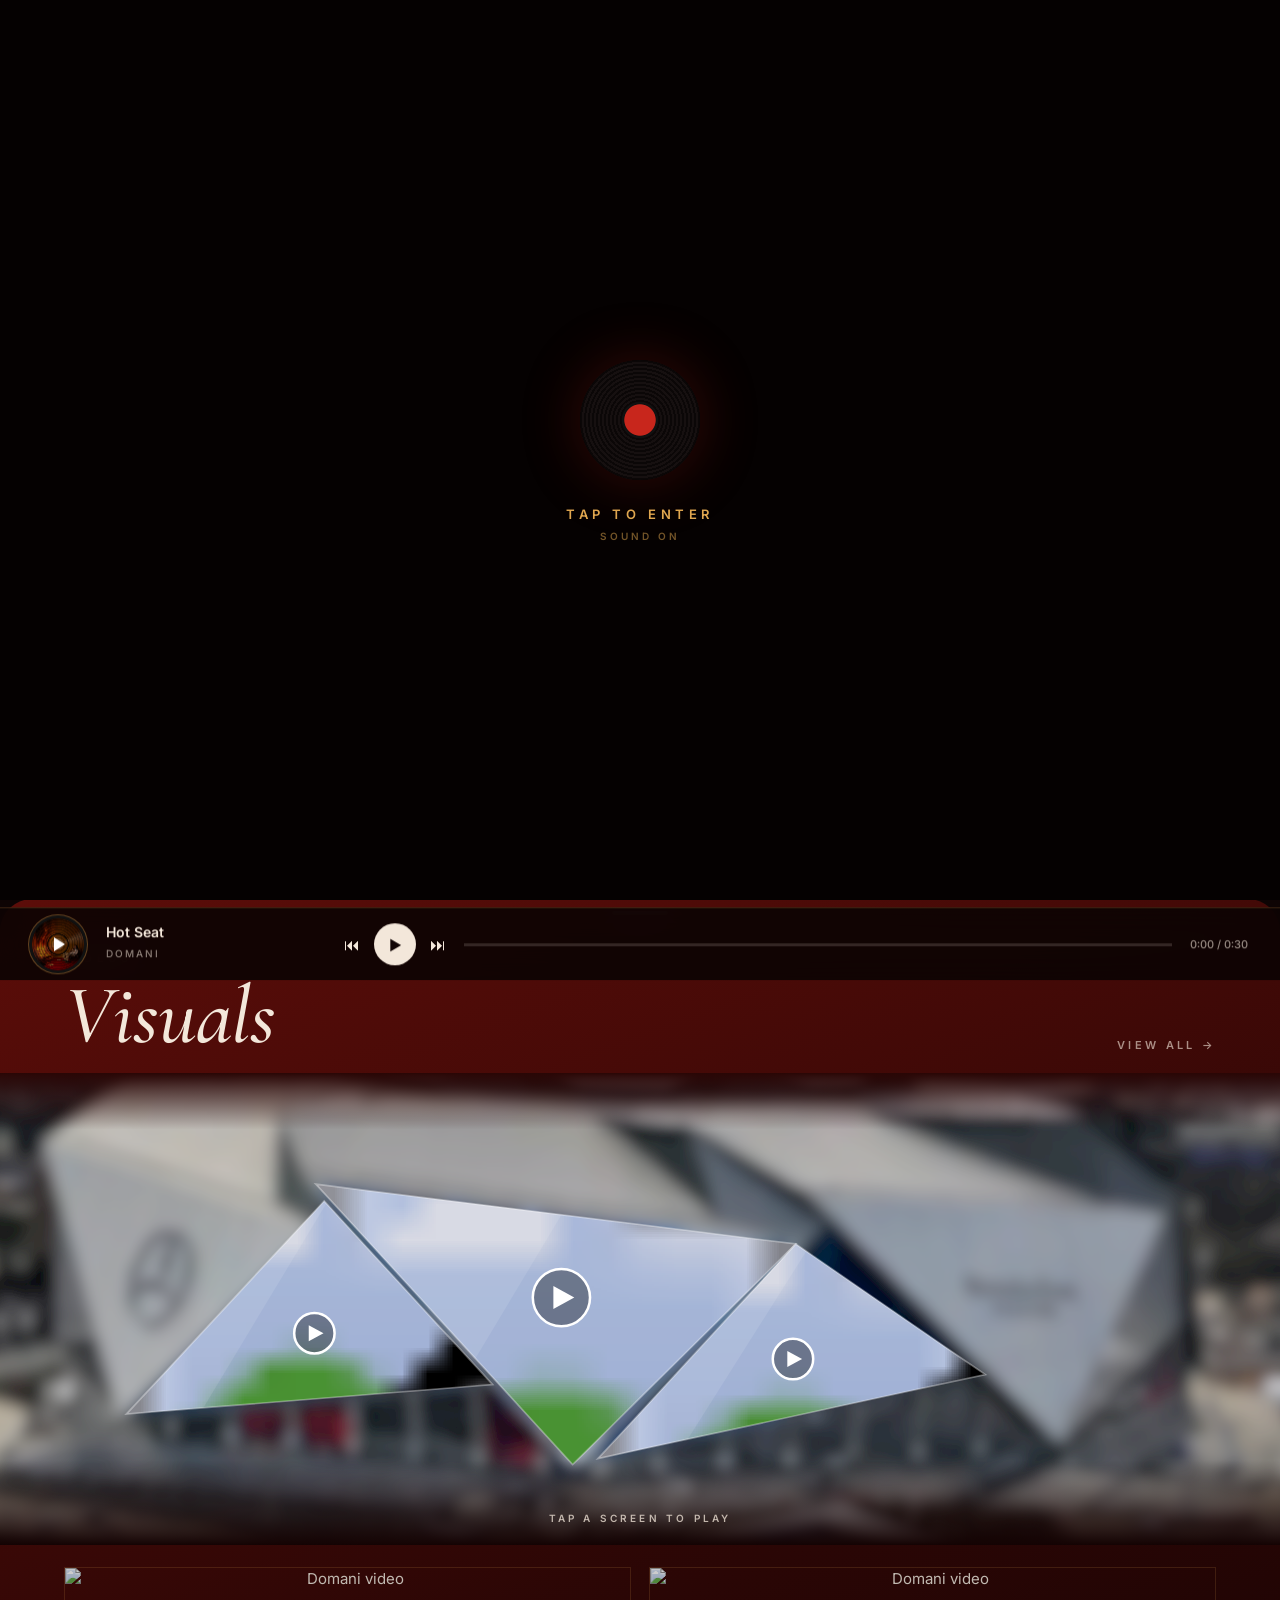
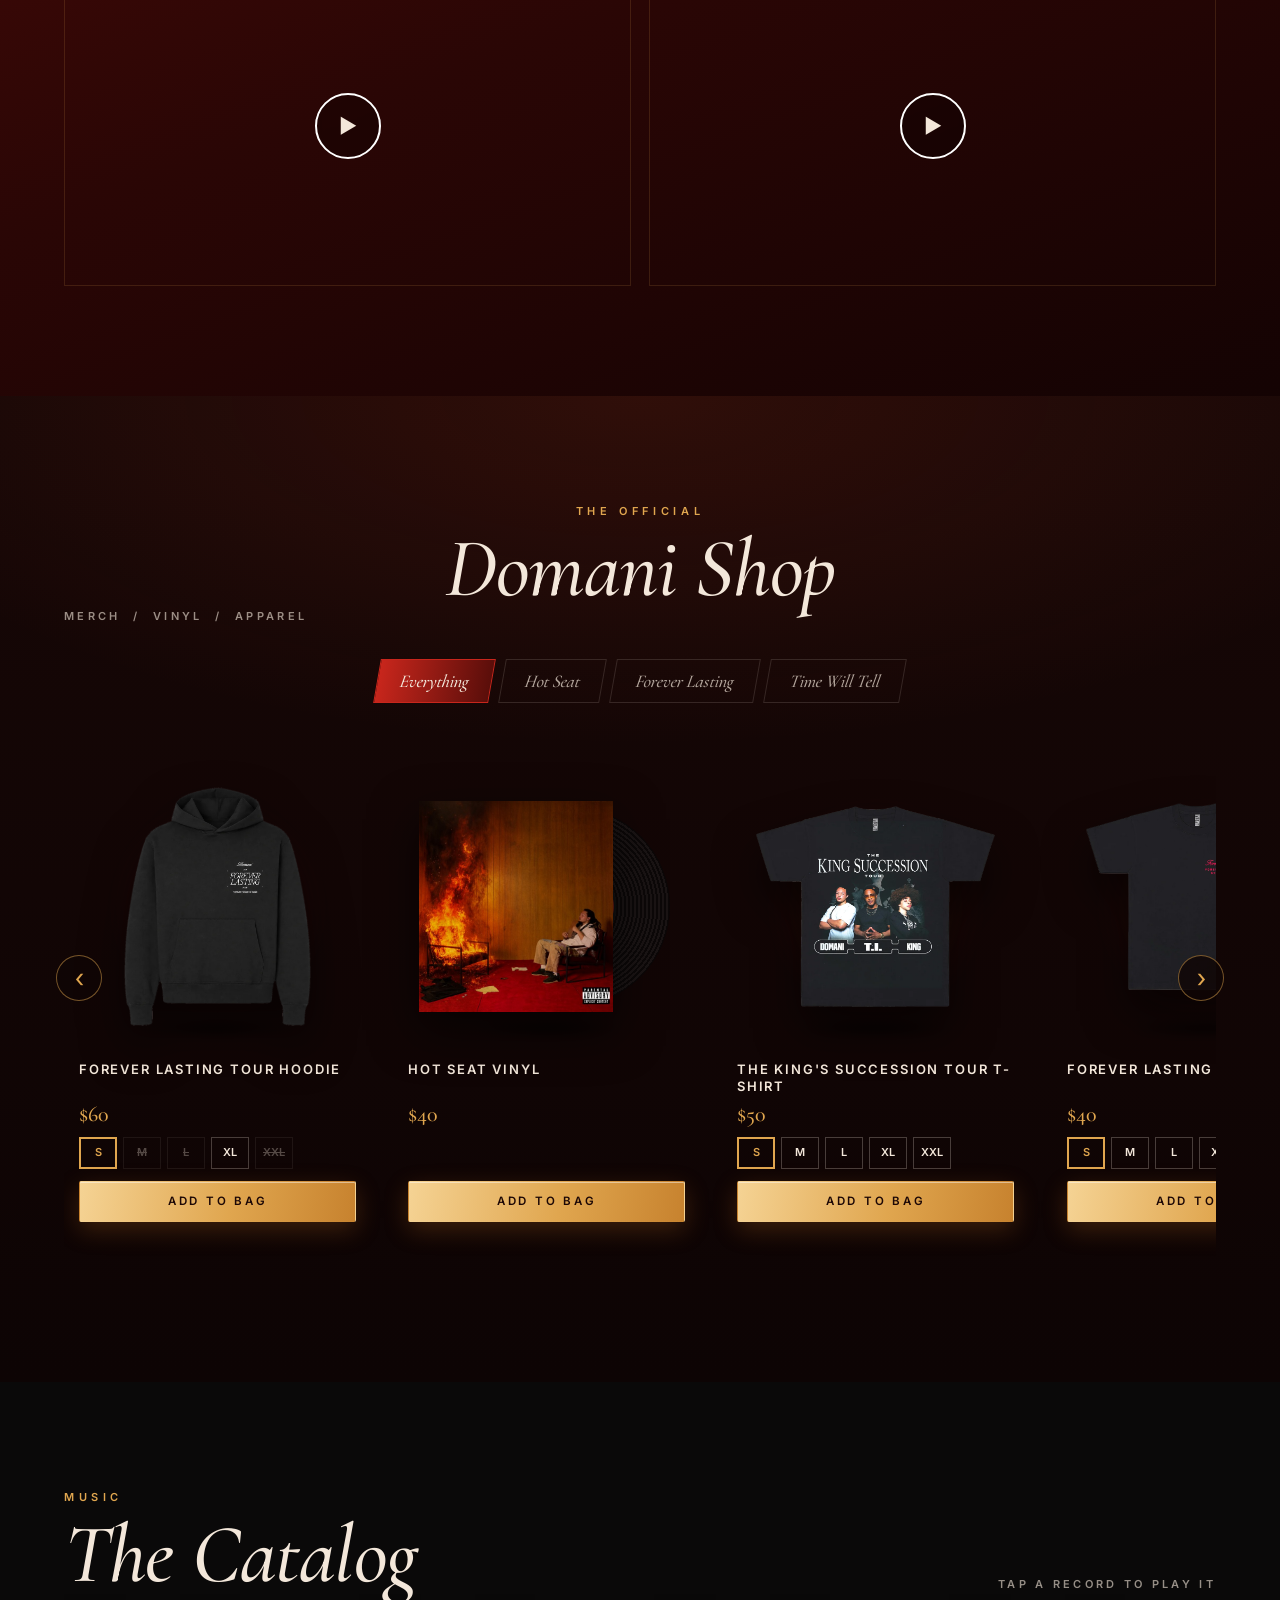
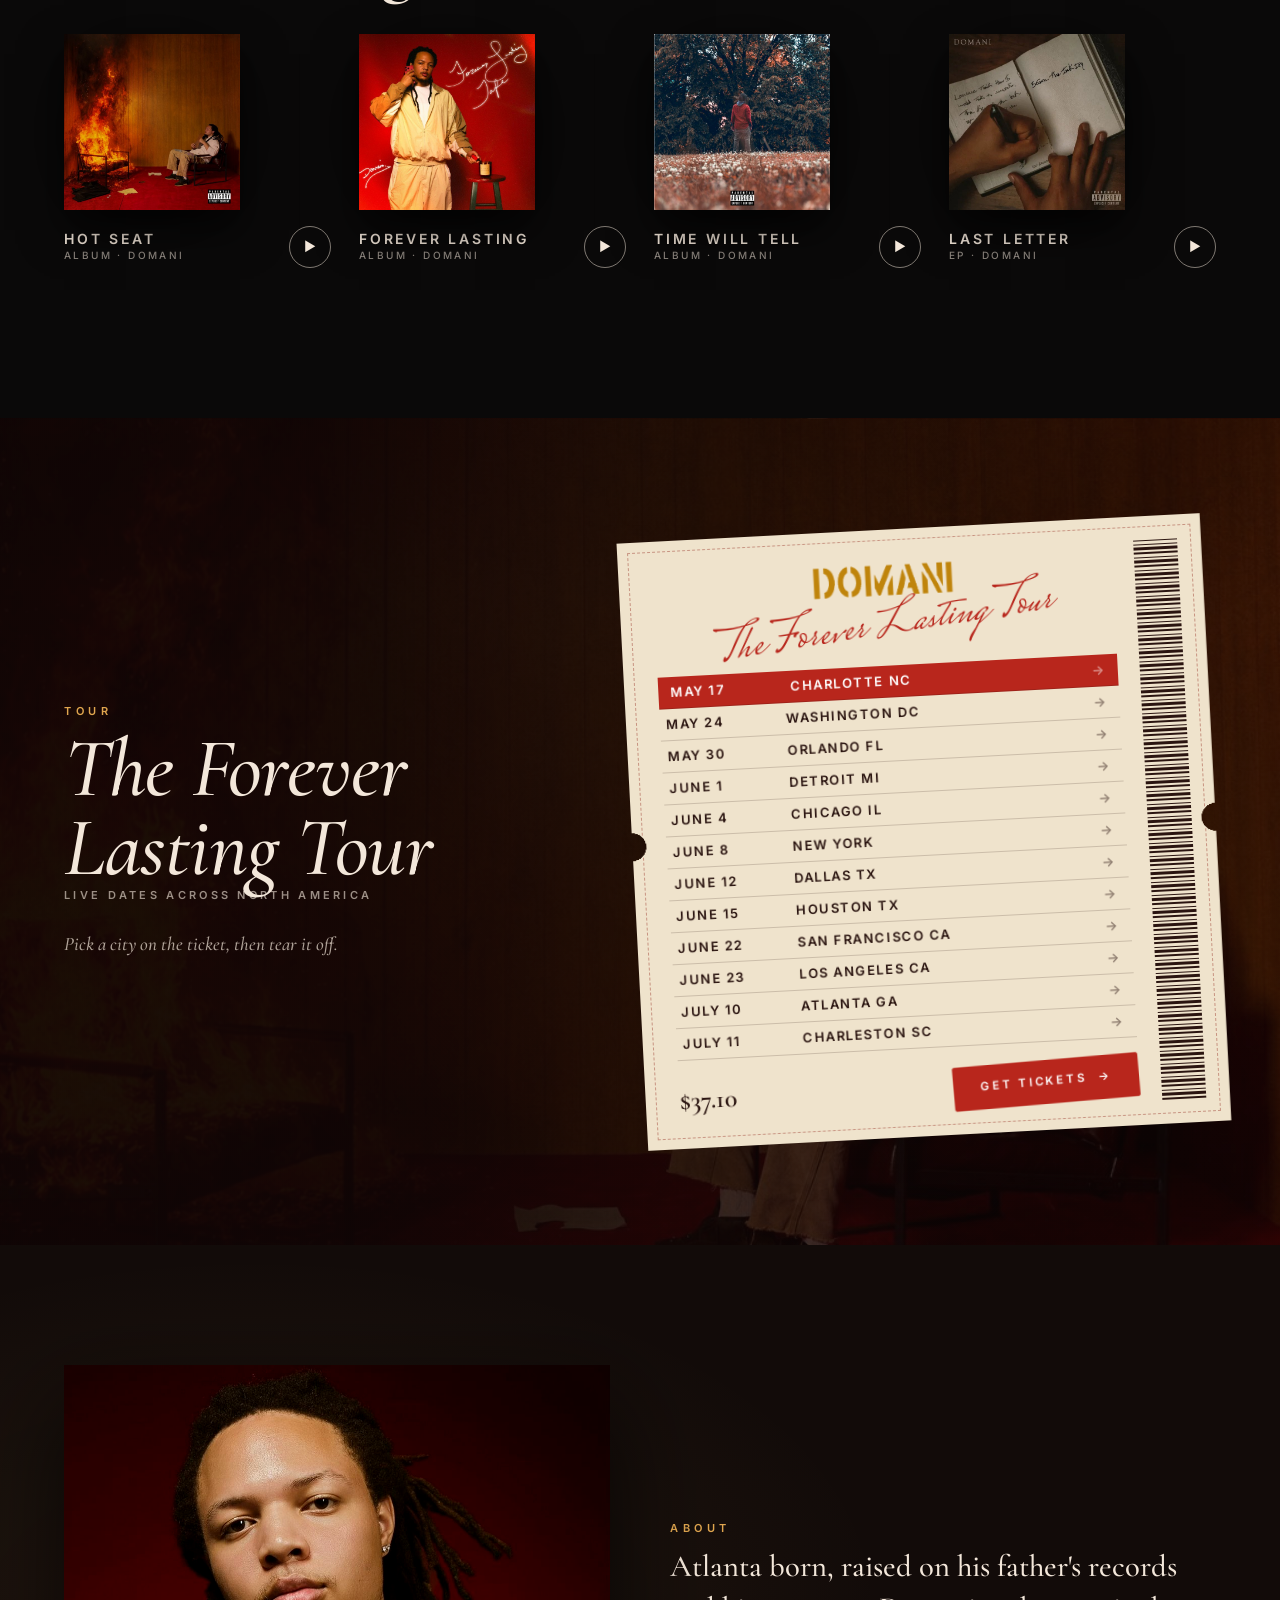
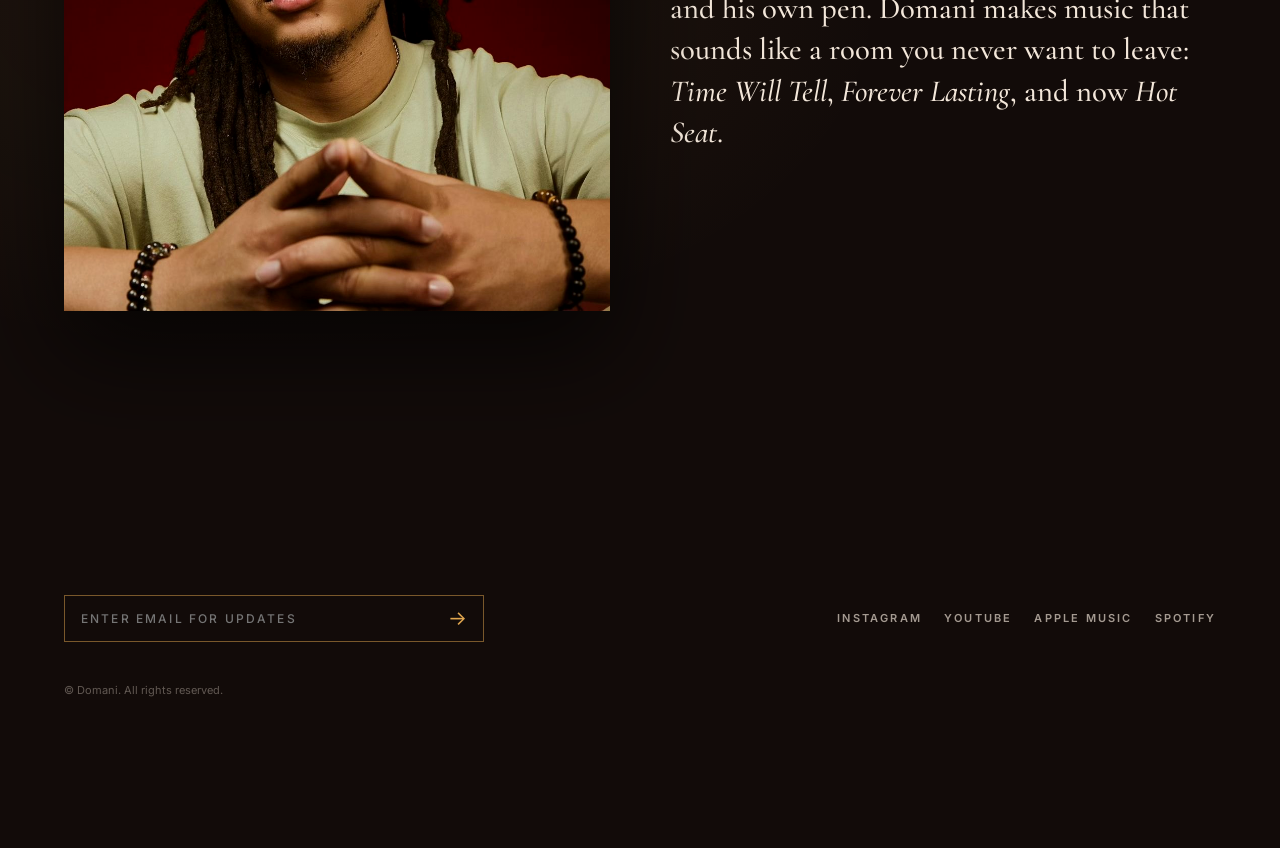
==== index.html @ 15bf690f "Domani site v3 Co-Authored-By: Claude Opus 5.5 <noreply@anthropic.com>" ====
<!doctype html>
<html lang="en">
<head>
<meta charset="utf-8">
<meta name="viewport" content="width=device-width,initial-scale=1,viewport-fit=cover">
<title>Domani · Hot Seat</title>
<script>try{var q=new URLSearchParams(location.search).get("hero");if(q)localStorage.setItem("domani-hero",q);if((q||localStorage.getItem("domani-hero"))==="2")document.documentElement.classList.add("hero2")}catch(e){}</script>
<script>try{document.documentElement.dataset.theme=localStorage.getItem("domani-theme")||"dark"}catch(e){document.documentElement.dataset.theme="dark"}</script>
<link rel="icon" href="favicon.png">
<link rel="preconnect" href="https://fonts.googleapis.com">
<link href="https://fonts.googleapis.com/css2?family=Cormorant+Garamond:ital,wght@0,500;0,600;1,500&family=Inter:wght@400;500;600;700&family=Mrs+Saint+Delafield&family=Oswald:wght@500;700&display=swap" rel="stylesheet">
<link rel="stylesheet" href="store.css?v=2">
<link rel="stylesheet" href="v3.css?v=51">
</head>
<body class="locked">

<!-- gate: one tap so the browser allows sound -->
<div id="gate"><button id="enter"><span class="needle"></span>Tap to enter<small>Sound on</small></button></div>

<header id="nav">
  <a href="#top" class="logo"><img src="img/logo.svg?v=3" alt="Domani"></a>
  <nav><a href="#videos">Videos</a><a href="#shop">Shop</a><a href="#music">Music</a><a href="#tour">Tour</a><a href="#about">About</a></nav>
  <button class="themebtn" id="themeBtn" aria-label="Switch to light mode"><svg class="moon" viewBox="0 0 24 24"><path d="M20 14.5A8 8 0 1 1 9.5 4a6.5 6.5 0 0 0 10.5 10.5z"/></svg><svg class="sun" viewBox="0 0 24 24"><circle cx="12" cy="12" r="4.2"/><path d="M12 2v2.5M12 19.5V22M2 12h2.5M19.5 12H22M4.9 4.9l1.8 1.8M17.3 17.3l1.8 1.8M4.9 19.1l1.8-1.8M17.3 6.7l1.8-1.8"/></svg></button>
  <button class="bagbtn" data-open-cart aria-label="Open bag"><svg viewBox="0 0 24 24"><path d="M5 8h14l-1 13H6L5 8z"/><path d="M9 8V6a3 3 0 0 1 6 0v2"/></svg><i data-cart-count></i></button>
</header>

<main>
<section id="top" class="hero">
  <div class="hero-bg"><img src="img/projection-hotseat.jpg" alt="Domani in the Hot Seat, a room on fire"><img class="live" src="img/projection-hotseat.jpg" alt=""><div class="h2-tex" aria-hidden="true"><img class="t1" src="img/sleeve-hot-seat.jpg" alt=""><img class="t2" src="img/sleeve-forever-lasting.jpg" alt=""><img class="t3" src="img/sleeve-time-will-tell.jpg" alt=""><img class="t4" src="img/f-headshot.jpg" alt=""><img class="t5" src="img/sleeve-hot-seat.jpg" alt=""><i class="grain"></i></div></div>
  <svg width="0" height="0" style="position:absolute" aria-hidden="true"><filter id="heat" x="-5%" y="-5%" width="110%" height="110%">
    <feTurbulence id="heatT" type="fractalNoise" baseFrequency="0.009 0.035" numOctaves="2" seed="3" result="n"/>
    <feDisplacementMap id="heatD" in="SourceGraphic" in2="n" scale="26" xChannelSelector="R" yChannelSelector="G"/></filter></svg>
  <div class="hero-glow"></div>
  <canvas id="embers"></canvas>
  <div class="h2-art" aria-hidden="true"><div class="h2-rec"><span></span></div><img src="img/sleeve-hot-seat.jpg" alt=""></div>
  <div class="hero-c">
    <h1 class="neon"><img class="lg-glow" src="img/logo-glow.svg?v=1" alt="Domani"><img class="lg-dark" src="img/logo-dark.svg?v=1" alt=""></h1>
    <p class="script">Hot Seat Ignites</p>
    <p class="kick">The album &nbsp;—&nbsp; out now</p>
    <div class="hero-cta"><button class="btn gold" data-play="hot-seat">Listen now <span>▶</span></button><a class="btn" href="#shop">Shop the drop <span>→</span></a></div>
  </div>
  <div class="hero-tt" aria-hidden="true"><div class="tt-plane">
    <div class="tt-mat"></div>
    <div class="tt-rec"><span class="tt-lbl"><i></i></span></div>
    <i class="tt-sheen"></i>
  </div></div>
  <a href="#shop" class="scrollcue">Scroll</a>
</section>

<section id="videos" class="sec">
  <div class="row-h"><div><p class="eyebrow">Videos</p><h2 class="big">Visuals</h2></div><a class="sub" href="https://www.youtube.com/@domani" target="_blank" rel="noopener">View all →</a></div>
  <div class="vids" id="vids"></div>
</section>

<section id="shop" class="sec">
  <p class="eyebrow center">The official</p>
  <h2 class="big center">Domani Shop</h2>
  <p class="sub center">Merch &nbsp;/&nbsp; Vinyl &nbsp;/&nbsp; Apparel</p>
  <div class="tabs" role="tablist">
    <button class="on" data-f="all">Everything</button>
    <button data-f="hot-seat">Hot Seat</button>
    <button data-f="forever-lasting">Forever Lasting</button>
    <button data-f="time-will-tell">Time Will Tell</button>
  </div>
  <div class="rail-wrap"><button class="arr l" aria-label="Previous">‹</button><div class="rail" id="rail"></div><button class="arr r" aria-label="Next">›</button></div>
</section>

<section id="music" class="sec">
  <div class="row-h"><div><p class="eyebrow">Music</p><h2 class="big">The Catalog</h2></div><span class="sub">Tap a record to play it</span></div>
  <div class="crate" id="crate"></div>
  <div class="tracks" id="tracks"></div>
</section>

<section id="tour" class="sec tour">
  <div class="tour-l">
    <p class="eyebrow">Tour</p>
    <h2 class="big">The Forever<br>Lasting Tour</h2>
    <p class="sub">Live dates across North America</p>
    <p class="hint">Pick a city on the ticket, then tear it off.</p>
  </div>
  <div class="ticket" id="ticket">
    <div class="stub-top"><img src="img/wordmark.png" alt="Domani"><span class="script">The Forever Lasting Tour</span></div>
    <ul id="dates"></ul>
    <div class="stub-foot"><span id="tixPrice"></span><button class="btn red" id="tixBuy">Get tickets <span>→</span></button></div>
    <div class="barcode"></div>
  </div>
</section>

<section id="about" class="about">
  <div class="portrait" id="portrait"><img src="img/f-headshot.jpg" alt="Domani"></div>
  <div class="about-c">
    <p class="eyebrow">About</p>
    <p class="bio">Atlanta born, raised on his father's records and his own pen. Domani makes music that sounds like a room you never want to leave: <em>Time Will Tell</em>, <em>Forever Lasting</em>, and now <em>Hot Seat</em>.</p>
  </div>
  <div class="spray" id="spray"><img src="img/logo.svg?v=3" alt="Domani"></div>
  <form class="signup" onsubmit="event.preventDefault();this.classList.add('done')"><input type="email" required placeholder="Enter email for updates" aria-label="Email"><button aria-label="Sign up">→</button><span class="thanks">You're on the list.</span></form>
  <div class="social">
    <a href="https://instagram.com/domaniharris" target="_blank" rel="noopener">Instagram</a>
    <a href="https://www.youtube.com/@domani" target="_blank" rel="noopener">YouTube</a>
    <a href="https://music.apple.com/us/artist/domani/" target="_blank" rel="noopener">Apple Music</a>
    <a href="https://open.spotify.com/search/domani" target="_blank" rel="noopener">Spotify</a>
  </div>
  <p class="fine">© Domani. All rights reserved.</p>
</section>
</main>

<!-- one player for the whole visit -->
<div id="player">
  <button class="p-art" id="pDisc" aria-label="Play or pause"><img id="pArt" src="img/sleeve-hot-seat.jpg" alt=""><i class="p-ico"></i></button>
  <div class="p-meta"><b id="pT">Hot Seat</b><small id="pA">Domani</small></div>
  <div class="p-ctl"><button id="pPrev" aria-label="Previous">⏮</button><button id="pPlay" aria-label="Play">▶</button><button id="pNext" aria-label="Next">⏭</button></div>
  <div class="p-bar"><i id="pFill"></i></div>
  <span class="p-time" id="pTime">0:00 / 0:30</span>
</div>

<div id="theater" role="dialog" aria-label="Video"><button class="x" aria-label="Close">×</button><div class="screen"><iframe id="tv" title="Domani video" allow="autoplay; encrypted-media; picture-in-picture" allowfullscreen></iframe></div></div>

<script src="https://cdnjs.cloudflare.com/ajax/libs/gsap/3.12.5/gsap.min.js"></script>
<script src="https://cdnjs.cloudflare.com/ajax/libs/gsap/3.12.5/ScrollTrigger.min.js"></script>
<script src="store.js?v=2"></script>
<script src="v3.js?v=22"></script>
<script src="motion.js?v=4"></script>
</body>
</html>
---- store.css ----
/* ---- product picker ---- */
.card.prod{background:none;border:0;text-align:left;color:inherit;cursor:pointer;padding:0}
.pd-art{position:relative;aspect-ratio:1;display:grid;place-items:center;margin-bottom:16px;border-radius:8px;perspective:900px;
  background:radial-gradient(closest-side,rgba(255,190,140,.16),transparent 75%),rgba(255,255,255,.03)}
.pd-art>img{max-width:84%;max-height:84%;object-fit:contain}
.pd-price{font:500 26px/1 var(--serif);margin-bottom:16px}
.pd-l{font:600 11px/1 var(--ui);letter-spacing:.18em;text-transform:uppercase;opacity:.65;margin-bottom:10px}
.pd-v{display:flex;flex-wrap:wrap;gap:8px;margin-bottom:20px}
.pd-v button{min-width:52px;padding:11px 14px;border:1px solid rgba(var(--line),.3);border-radius:10px;font:600 13px/1 var(--ui);letter-spacing:.06em}
.pd-v button.on{background:#eeeae6;color:#1c1414;border-color:#eeeae6}
.pd-v button:disabled{opacity:.35;text-decoration:line-through;cursor:not-allowed}
.pd-v.tix{flex-direction:column}.pd-v.tix button{text-align:left}
.cta.add{width:100%;justify-content:center}
.cta:disabled{opacity:.5;cursor:not-allowed}
.alb .cta{margin:0 8px 8px 0}

/* ---- bag button + count ---- */
.bagbtn{position:relative;width:44px;height:44px;display:grid;place-items:center;margin-left:18px}
.bagbtn svg,.dock svg{fill:none;stroke:#f1d9b0;stroke-width:1.7;stroke-linejoin:round;stroke-linecap:round}
.bagbtn svg{width:26px;height:26px}
[data-cart-count]{position:absolute;top:2px;right:0;min-width:18px;height:18px;padding:0 5px;border-radius:9px;background:var(--gold);color:#1d0806;
  font:700 11px/18px var(--ui);text-align:center;font-style:normal;transform:scale(0);transition:transform .3s cubic-bezier(.2,1.6,.4,1)}
[data-cart-count].on{transform:scale(1)}
.dock button{position:relative}
.dock [data-cart-count]{top:4px;right:2px}

/* ---- cart drawer ---- */
.cartscrim{position:fixed;inset:0;z-index:60;background:rgba(10,2,2,.4);opacity:0;pointer-events:none;transition:opacity .35s}
.cartscrim.on{opacity:1;pointer-events:auto}
.cartd{position:fixed;top:0;right:0;bottom:0;z-index:61;width:min(440px,100vw);display:flex;flex-direction:column;background:rgba(24,7,5,.96);backdrop-filter:blur(14px);
  border-left:1px solid rgba(217,163,90,.35);transform:translateX(102%);transition:transform .45s cubic-bezier(.2,.8,.2,1);color:var(--ink)}
.cartd.on{transform:none}
.cartd-h{display:flex;align-items:center;justify-content:space-between;padding:22px 24px 12px}
.cartd-h h2{font:400 36px/1 var(--serif)}
.cartd .close{position:static;width:40px;height:40px;border-radius:50%;border:1px solid rgba(var(--line),.35);font-size:22px}
.cartd-b{flex:1;overflow:auto;padding:6px 24px}
.cart-empty{font:italic 18px/1.5 var(--serif);opacity:.75;padding:30px 0}
.cl{display:grid;grid-template-columns:76px 1fr;gap:14px;padding:14px 0;border-bottom:1px solid rgba(var(--line),.12)}
.cl img{width:76px;height:76px;object-fit:contain;background:rgba(255,255,255,.04);border-radius:8px}
.cl b{display:block;font:500 17px/1.2 var(--serif)}
.cl small{display:block;font-size:12px;opacity:.65;margin-top:3px}
.cl span{display:block;font:600 13px/1 var(--ui);margin-top:8px}
.qty{display:flex;align-items:center;gap:10px;margin-top:10px}
.qty button{width:28px;height:28px;border-radius:50%;border:1px solid rgba(var(--line),.3);font-size:16px;line-height:1}
.qty em{font-style:normal;min-width:16px;text-align:center}
.qty .rm{width:auto;border:0;font-size:11px;letter-spacing:.12em;text-transform:uppercase;opacity:.6;margin-left:auto}
.cartd-f{padding:16px 24px calc(22px + env(safe-area-inset-bottom));border-top:1px solid rgba(var(--line),.12)}
.cartd-f:empty{display:none}
.sub{display:flex;justify-content:space-between;font:500 20px/1 var(--serif)}
.tax{font-size:12px;opacity:.6;margin:8px 0 14px}.tax.warn{opacity:1;color:var(--gold)}
.cartd .checkout{width:100%;justify-content:center}

@media (max-width:820px),(max-aspect-ratio:5/4){
  .bagbtn{margin-left:auto;margin-right:4px}
  .burger{margin-left:0}
  .cartd{top:auto;left:12px;right:12px;bottom:12px;width:auto;max-height:72vh;border:1px solid rgba(217,163,90,.35);border-radius:22px;transform:translateY(calc(100% + 30px))}
  .cartd.on{transform:none}
  .cartd-h h2{font-size:28px}
  .pd-art{width:62%;margin:0 auto 14px}
}

/* picker art moves on its own: records slide out of the sleeve and spin, clothes turn to the back */
.pd-art .vin{animation:vinpull 5s cubic-bezier(.3,1,.4,1) infinite}
.pd-art .disc2{animation:discout 5s cubic-bezier(.3,1,.4,1) infinite}
@keyframes vinpull{0%,8%{transform:none}30%,80%{transform:translateX(-14%)}100%{transform:none}}
@keyframes discout{0%,8%{transform:none}30%{transform:translateX(42%) rotate(220deg)}80%{transform:translateX(42%) rotate(560deg)}100%{transform:none}}
.pd-art .turn-in{animation:turnauto 6s ease-in-out infinite}
@keyframes turnauto{0%,40%{transform:none}50%,90%{transform:rotateY(180deg)}}
---- v3.css ----
:root{--line:243,231,218;--bg:#0f0505;--ink:#f3e7da;--gold:#e0a64f;--acc:#c8261c;--accd:#5a0e0a;--serif:'Cormorant Garamond',Georgia,serif;--ui:Inter,system-ui,sans-serif;--disp:Oswald,Impact,sans-serif;--script:'Mrs Saint Delafield',cursive;
  transition:--acc 1s}
*{box-sizing:border-box;margin:0;padding:0}
html{scroll-behavior:smooth;scroll-padding-top:70px}
body{background:var(--bg);color:var(--ink);font:400 15px/1.5 var(--ui);overflow-x:hidden}
body.locked{overflow:hidden}
button{background:none;border:0;color:inherit;font:inherit;cursor:pointer}
a{color:inherit;text-decoration:none}
img{display:block;max-width:100%}
body::before{content:'';position:fixed;inset:0;z-index:-1;pointer-events:none;transition:background 1.2s;
  background:radial-gradient(1100px 700px at 15% 0%,color-mix(in srgb,var(--acc) 26%,transparent),transparent 70%),radial-gradient(900px 600px at 100% 100%,color-mix(in srgb,var(--acc) 14%,transparent),transparent 70%)}

/* ---------- gate ---------- */
#gate{position:fixed;inset:0;z-index:100;display:grid;place-items:center;background:#050101;transition:opacity 1.2s ease,visibility 0s 1.2s}
#gate.gone{opacity:0;visibility:hidden}
#enter{display:flex;flex-direction:column;align-items:center;gap:10px;font:600 13px/1 var(--ui);letter-spacing:.35em;text-transform:uppercase;color:var(--gold)}
#enter small{font-size:10px;opacity:.5;letter-spacing:.3em}
#enter .needle{width:120px;height:120px;border-radius:50%;margin-bottom:18px;animation:spin 6s linear infinite;
  background:radial-gradient(circle,#c8261c 0 18%,#111 19% 21%,transparent 22%),repeating-radial-gradient(circle,#161010 0 2px,#0b0707 2px 4px);box-shadow:0 0 60px rgba(200,38,28,.25)}
@keyframes spin{to{transform:rotate(360deg)}}

/* ---------- nav ---------- */
#nav{position:fixed;top:0;left:0;right:0;z-index:40;display:flex;align-items:center;gap:30px;padding:16px clamp(16px,4vw,48px);transition:background .4s,padding .4s}
#nav.solid{background:rgba(12,4,4,.82);backdrop-filter:blur(12px);padding-top:10px;padding-bottom:10px;border-bottom:1px solid rgba(224,166,79,.15)}
.logo img{height:26px;width:auto}
#nav nav{display:flex;gap:28px;margin:0 auto}
#nav nav a{font:500 12px/1 var(--ui);letter-spacing:.2em;text-transform:uppercase;opacity:.75;padding:8px 0;border-bottom:2px solid transparent;transition:.3s}
#nav nav a:hover,#nav nav a.on{opacity:1;border-color:var(--gold)}
.bagbtn{margin-left:0}
.bagbtn.bump{animation:bump .5s}
@keyframes bump{40%{transform:scale(1.3) rotate(-8deg)}}

/* ---------- hero ---------- */
.hero{position:sticky;top:0;z-index:0;height:100svh;min-height:600px;overflow:hidden;display:grid;place-items:center}
.hero-bg{position:absolute;inset:0}
.hero-bg img{width:100%;height:100%;object-fit:cover;object-position:30% 50%;transform:scale(1.12);filter:brightness(.25) saturate(.6);transition:filter 2.4s ease,transform 9s cubic-bezier(.2,.6,.2,1)}
.lit .hero-bg img{filter:brightness(.72) saturate(1.1);transform:scale(1)}
.hero-bg img.live{position:absolute;inset:0;opacity:0;mix-blend-mode:screen;transition:transform 9s cubic-bezier(.2,.6,.2,1);
  -webkit-mask:url(img/firemask.png?v=2) 30% 50%/cover no-repeat;mask:url(img/firemask.png?v=2) 30% 50%/cover no-repeat}
.lit .hero-bg img.live{filter:url(#heat) saturate(1.1);opacity:var(--fl,.85)}
.hero::after{content:'';position:absolute;inset:0;background:linear-gradient(180deg,rgba(15,5,5,.55),transparent 30%,transparent 60%,var(--bg)),radial-gradient(ellipse at 50% 40%,transparent 30%,rgba(10,2,2,.55))}
.hero-glow{position:absolute;left:-6%;top:35%;width:40%;height:70%;z-index:1;mix-blend-mode:screen;opacity:0;pointer-events:none;
  background:radial-gradient(closest-side,rgba(255,120,30,.22),rgba(255,60,10,.06) 55%,transparent);transition:opacity 2s}
.lit .hero-glow{opacity:1;animation:flick 1.7s infinite}
@keyframes flick{0%,100%{opacity:.75}20%{opacity:.9}35%{opacity:.65}55%{opacity:.85}75%{opacity:.7}}
#embers{position:absolute;inset:0;z-index:2;pointer-events:none;width:100%;height:100%}
.hero-c{position:relative;z-index:3;text-align:center;padding:0 16px;margin-top:-4vh}
.neon{display:flex;justify-content:center}
.neon img{width:min(92vw,980px);height:auto;opacity:0;margin:-4% 0}
.neon{clip-path:inset(-30% 100% -30% -10%)}
.lit .neon{animation:wipe 1.1s .5s cubic-bezier(.6,0,.3,1) forwards}
@keyframes wipe{to{clip-path:inset(-30% -10% -30% -10%)}}
.lit .neon img{opacity:1}
@keyframes ignite{0%{opacity:0}10%{opacity:1}16%{opacity:.25}24%{opacity:1}34%{opacity:.5}44%,100%{opacity:1}}
@keyframes buzz{0%,95%,100%{opacity:1}96%{opacity:.4}97.5%{opacity:.95}98.5%{opacity:.55}}
.script{font:400 clamp(44px,7vw,96px)/1 var(--script);color:#ff4a2a;text-shadow:0 0 18px rgba(255,60,30,.7);margin:.12em 0 .35em;transform:rotate(-6deg);font-size:clamp(52px,8.5vw,120px)}
.hero .script{padding:0 .3em;clip-path:inset(-40% 100% -40% -10%);transition:clip-path 1.6s cubic-bezier(.6,0,.2,1) 2.2s}
.lit .hero .script{clip-path:inset(-40% -10% -40% -10%)}
.kick{font:600 12px/1 var(--ui);letter-spacing:.4em;text-transform:uppercase;opacity:0;transition:opacity 1s 3.6s}
.hero-cta{display:flex;gap:14px;justify-content:center;flex-wrap:wrap;margin-top:28px;opacity:0;transform:translateY(14px);transition:1s 4s}
.lit .kick{opacity:.8}.lit .hero-cta{opacity:1;transform:none}
.btn,.cta,.add2{position:relative;isolation:isolate;overflow:hidden;display:inline-flex;align-items:center;justify-content:center;gap:12px;padding:15px 26px;border-radius:2px;
  border:1px solid rgba(224,166,79,.55);background:rgba(18,6,5,.35);backdrop-filter:blur(6px);color:#f6e2c2;font:600 11.5px/1 var(--ui);letter-spacing:.24em;text-transform:uppercase;
  transition:color .35s,border-color .35s,box-shadow .35s,transform .2s}
.btn::before,.cta::before,.add2::before{content:'';position:absolute;inset:0;z-index:-1;background:linear-gradient(100deg,#f5d394,#e0a64f 55%,#c7822e);transform:scaleX(0);transform-origin:left;transition:transform .45s cubic-bezier(.6,0,.2,1)}
.btn:hover::before,.cta:hover::before,.add2:hover::before{transform:scaleX(1)}
.btn:hover,.cta:hover,.add2:hover{color:#1d0806;border-color:#e0a64f;box-shadow:0 10px 30px rgba(224,140,50,.28)}
.btn:active,.cta:active,.add2:active{transform:translateY(1px) scale(.99)}
.btn span,.cta span{transition:transform .35s}.btn:hover span,.cta:hover span{transform:translateX(4px)}
.btn.gold,.cta.solid,.add2{color:#1d0806;border-color:transparent;background:linear-gradient(100deg,#f5d394,#e0a64f 55%,#c7822e);box-shadow:inset 0 1px 0 rgba(255,255,255,.45),0 8px 24px rgba(200,110,30,.25)}
.btn.gold::before,.cta.solid::before,.add2::before{background:linear-gradient(100deg,transparent 20%,rgba(255,255,255,.55) 50%,transparent 80%);transform:translateX(-120%);transition:transform .8s ease}
.btn.gold:hover::before,.cta.solid:hover::before,.add2:hover::before{transform:translateX(120%)}
.btn.gold:hover,.cta.solid:hover,.add2:hover{box-shadow:inset 0 1px 0 rgba(255,255,255,.5),0 14px 36px rgba(224,140,50,.45)}
.btn.red{background:linear-gradient(100deg,#e0402c,#a8160e);border-color:transparent;color:#fff}
.add2:disabled{filter:grayscale(1);opacity:.4;cursor:not-allowed}
.hero-tt{position:absolute;z-index:3;right:-10vw;bottom:-6vw;width:min(29vw,450px);aspect-ratio:1;perspective:1400px;pointer-events:none;
  opacity:0;translate:8vw 8vw;transition:opacity 1.4s 1.2s,translate 1.8s 1.2s cubic-bezier(.2,.8,.2,1)}
.lit .hero-tt{opacity:1;translate:0 0}
.tt-plane{position:absolute;inset:0;transform:rotateX(52deg) rotateZ(-24deg);transform-style:preserve-3d}
.tt-mat{position:absolute;inset:-2%;border-radius:50%;background:#0b0707;box-shadow:0 60px 90px rgba(0,0,0,.75),0 0 0 2px rgba(255,200,150,.06)}
.tt-rec{position:absolute;inset:0;border-radius:50%;animation:spin 3.2s linear infinite;
  background:radial-gradient(circle,transparent 0 33%,#0a0707 33.4% 35%,transparent 35.4%),
    repeating-radial-gradient(circle,#1b1414 0 1px,#0d0909 1px 2.4px,#171111 2.4px 3.2px),#0c0808;
  box-shadow:inset 0 0 0 3px #050303,inset 0 0 40px rgba(0,0,0,.8)}
.playing .tt-rec{animation-duration:1.8s}
.tt-lbl{position:absolute;inset:33%;border-radius:50%;display:grid;place-items:center;
  background:radial-gradient(circle,#0a0505 0 4%,transparent 4.5%),radial-gradient(circle at 40% 35%,#e24a35,#b8261c 55%,#7d130d);box-shadow:inset 0 0 18px rgba(0,0,0,.45)}
.tt-lbl i{width:62%;aspect-ratio:1295/285;background:#3a0705;-webkit-mask:url(img/logo.svg?v=3) center/contain no-repeat;mask:url(img/logo.svg?v=3) center/contain no-repeat;opacity:.85;transform:rotate(-8deg) translateY(-30%)}
.tt-sheen{position:absolute;inset:0;border-radius:50%;pointer-events:none;mix-blend-mode:screen;
  background:conic-gradient(from 200deg,transparent 0 6%,rgba(255,170,110,.28) 11%,transparent 17% 52%,rgba(255,210,170,.18) 60%,transparent 66%)}
.tt-arm{position:absolute;right:-10%;top:-6%;width:44%;height:60%}
.tt-base{position:absolute;right:6%;top:4%;width:26%;aspect-ratio:1;border-radius:50%;background:radial-gradient(circle at 40% 35%,#6a625c,#2a2522 60%,#151210);box-shadow:0 8px 14px rgba(0,0,0,.6)}
.tt-rod{position:absolute;right:18%;top:16%;width:5px;height:88%;border-radius:3px;transform-origin:50% 0;transform:rotate(38deg);
  background:linear-gradient(90deg,#8d8580,#e8e2dc 45%,#7a726c)}
.tt-head{position:absolute;right:63%;top:80%;width:14%;height:12%;border-radius:3px;transform:rotate(38deg);background:linear-gradient(#3a3330,#1a1614);box-shadow:0 6px 10px rgba(0,0,0,.6)}
.scrollcue{position:absolute;bottom:96px;left:50%;z-index:3;translate:-50%;font:600 10px/1 var(--ui);letter-spacing:.4em;text-transform:uppercase;opacity:0;transition:opacity 1s 5s}
.scrollcue::after{content:'';display:block;width:1px;height:40px;margin:10px auto 0;background:linear-gradient(var(--gold),transparent);animation:cue 2s infinite}
.lit .scrollcue{opacity:.6}
@keyframes cue{0%{transform:scaleY(0);transform-origin:top}50%{transform:scaleY(1);transform-origin:top}51%{transform-origin:bottom}100%{transform:scaleY(0);transform-origin:bottom}}

/* ---------- sections ---------- */
.sec{padding:110px clamp(16px,5vw,72px);position:relative}
.eyebrow{font:600 11px/1 var(--ui);letter-spacing:.42em;text-transform:uppercase;color:var(--gold);margin-bottom:12px}
.big{font:italic 500 clamp(44px,6.5vw,88px)/.95 var(--serif);letter-spacing:-.01em}
.sub{font:600 11px/1.6 var(--ui);letter-spacing:.3em;text-transform:uppercase;opacity:.6}
.center{text-align:center}
.row-h{display:flex;justify-content:space-between;align-items:flex-end;gap:20px;margin-bottom:40px}
.rv{opacity:0;transform:translateY(40px);transition:opacity 1s,transform 1s cubic-bezier(.2,.8,.2,1)}
.rv.in{opacity:1;transform:none}
#shop::before{content:'';position:absolute;inset:0 0 auto;height:260px;z-index:-1;opacity:.5;pointer-events:none;
  background:url(img/projection-hotseat.jpg) 0 60%/cover;mask:linear-gradient(#000,transparent);-webkit-mask:linear-gradient(#000,transparent);filter:saturate(1.3)}

/* shop */
.tabs{display:flex;justify-content:center;gap:10px;flex-wrap:wrap;margin:34px 0 40px}
.tabs button{padding:12px 22px;font:italic 500 18px/1 var(--serif);border:1px solid rgba(var(--line),.2);transform:skewX(-10deg);transition:.3s;opacity:.7}
.tabs button.on,.tabs button:hover{opacity:1}
.tabs button.on{background:linear-gradient(90deg,var(--acc),var(--accd));border-color:var(--acc)}
.tabs [data-f="forever-lasting"].on{background:linear-gradient(90deg,#8a5a1c,#3d2608);border-color:#b07a2c}
.tabs [data-f="time-will-tell"].on{background:linear-gradient(90deg,#2f5a2c,#13260f);border-color:#4c7f45}
.rail-wrap{position:relative}
.rail{display:flex;gap:22px;overflow-x:auto;scroll-snap-type:x mandatory;padding:10px 4px 30px;scrollbar-width:none}
.rail::-webkit-scrollbar{display:none}
.arr{position:absolute;top:40%;z-index:2;width:46px;height:46px;border-radius:50%;border:1px solid rgba(224,166,79,.5);background:rgba(15,5,5,.8);font-size:26px;line-height:1;color:var(--gold)}
.arr.l{left:-8px}.arr.r{right:-8px}
.pc{flex:0 0 clamp(250px,24vw,320px);scroll-snap-align:start;padding:18px;border:1px solid rgba(var(--line),.08);background:rgba(255,255,255,.025);transition:border-color .4s,box-shadow .4s,transform .4s;animation:pop .6s both}
.pc:hover{border-color:rgba(224,166,79,.7);box-shadow:0 0 40px rgba(224,166,79,.12),inset 0 0 30px rgba(224,166,79,.05);transform:translateY(-4px)}
@keyframes pop{from{opacity:0;transform:translateY(24px) scale(.97)}}
.pc .im{position:relative;aspect-ratio:1;perspective:900px;margin-bottom:16px}
.pc .flip{position:absolute;inset:0;transform-style:preserve-3d;transition:transform .8s cubic-bezier(.3,.7,.2,1)}
.pc .flip img{position:absolute;inset:0;width:100%;height:100%;object-fit:contain;backface-visibility:hidden;background:#f1ece6}
.pc .flip img.b{transform:rotateY(180deg)}
.pc .flip img{-webkit-backface-visibility:hidden}
.pc.has-b:hover .flip{transform:rotateY(180deg)}
.pc .tag{position:absolute;right:8px;bottom:8px;z-index:2;padding:5px 8px;font:600 9px/1 var(--ui);letter-spacing:.2em;text-transform:uppercase;background:rgba(15,5,5,.75);border:1px solid rgba(224,166,79,.5);opacity:0;transition:.3s}
.pc.has-b:hover .tag{opacity:1}
.pc.vinyl .disc{position:absolute;top:6%;right:6%;width:88%;height:88%;border-radius:50%;z-index:0;transition:transform .9s cubic-bezier(.2,.8,.2,1);
  background:radial-gradient(circle,var(--vc,#c8261c) 0 30%,#111 31% 32%,transparent 33%),repeating-radial-gradient(circle,#1a1414 0 2px,#0c0808 2px 4px)}
.pc.vinyl .flip{z-index:1}
.pc.vinyl:hover .disc{transform:translateX(34%) rotate(200deg)}
.pc h3{font:600 13px/1.3 var(--ui);letter-spacing:.14em;text-transform:uppercase;min-height:2.6em}
.pc .pr{font:500 22px/1 var(--serif);margin:8px 0 12px;color:var(--gold)}
.sz{display:flex;gap:6px;flex-wrap:wrap;min-height:32px;margin-bottom:12px}
.sz button{min-width:38px;padding:8px 6px;border:1px solid rgba(var(--line),.25);font:600 11px/1 var(--ui)}
.sz button.on{border-color:var(--gold);color:var(--gold);box-shadow:inset 0 0 0 1px var(--gold)}
.sz button:disabled{opacity:.3;text-decoration:line-through;cursor:not-allowed}
.add2{width:100%;padding:14px}
.add2.ok{background:linear-gradient(100deg,#5fae6a,#2f7a3c);color:#fff}
.fly{position:fixed;z-index:80;pointer-events:none;object-fit:contain;border-radius:8px;transition:all .85s cubic-bezier(.5,-0.3,.6,1);box-shadow:0 0 30px rgba(224,166,79,.7)}

/* tour */
.tour{display:grid;grid-template-columns:1fr 1.15fr;gap:60px;align-items:center;overflow:hidden;
  background:linear-gradient(90deg,rgba(15,5,5,.95) 30%,rgba(15,5,5,.55)),url(img/projection-hotseat.jpg) 100% 50%/cover}
.hint{margin-top:26px;font:italic 500 19px/1.4 var(--serif);opacity:.7}
.ticket{position:relative;padding:30px 34px 26px 34px;padding-right:90px;background:#efe3cc;color:#2a1410;transform:rotate(-3deg);box-shadow:0 30px 70px rgba(0,0,0,.6);
  -webkit-mask:radial-gradient(circle 14px at 0 50%,transparent 98%,#000) 0 0/51% 100% no-repeat,radial-gradient(circle 14px at 100% 50%,transparent 98%,#000) 100% 0/51% 100% no-repeat;
  mask:radial-gradient(circle 14px at 0 50%,transparent 98%,#000) 0 0/51% 100% no-repeat,radial-gradient(circle 14px at 100% 50%,transparent 98%,#000) 100% 0/51% 100% no-repeat;
  transition:transform .8s cubic-bezier(.2,.8,.2,1)}
.ticket::before{content:'';position:absolute;inset:10px;border:1.5px dashed rgba(140,30,20,.4);pointer-events:none}
.ticket:hover{transform:rotate(-1deg) scale(1.02)}
.stub-top{display:flex;flex-direction:column;align-items:center;margin-bottom:14px}
.stub-top img{height:42px;width:auto;filter:invert(14%) sepia(60%) saturate(2500%) hue-rotate(350deg) brightness(.75)}
.stub-top .script{color:#b8261c;text-shadow:none;font-size:clamp(34px,4vw,48px);margin:2px 0 0}
#dates{list-style:none}
#dates li{display:grid;grid-template-columns:110px 1fr 20px;gap:10px;padding:9px 6px;border-bottom:1px solid rgba(42,20,16,.18);font:600 13px/1 var(--ui);letter-spacing:.12em;text-transform:uppercase;cursor:pointer;transition:background .25s,padding .25s}
#dates li:hover{background:rgba(184,38,28,.08)}
#dates li.on{background:#b8261c;color:#fff;padding-left:12px}
#dates li i{font-style:normal;opacity:.5}
#dates li.so{opacity:.4;text-decoration:line-through;cursor:not-allowed}
.stub-foot{display:flex;justify-content:space-between;align-items:center;margin-top:18px;gap:12px}
#tixPrice{font:600 26px/1 var(--serif)}
.stub-foot .btn{background:#b8261c;border-color:#b8261c;color:#fff;transform:rotate(-2deg)}
.barcode{position:absolute;top:24px;bottom:24px;right:24px;width:44px;background:repeating-linear-gradient(0deg,#2a1410 0 2px,transparent 2px 4px,#2a1410 4px 7px,transparent 7px 9px,#2a1410 9px 10px,transparent 10px 13px)}
.ticket.torn{animation:tear 1.1s forwards}
@keyframes tear{30%{transform:rotate(-8deg) translateX(-10px)}100%{transform:rotate(14deg) translate(120%,-30%);opacity:0}}
.ticket.back{animation:back .7s both}
@keyframes back{from{transform:rotate(-12deg) translateY(60px);opacity:0}}

/* music */
.crate{display:grid;grid-template-columns:repeat(4,1fr);gap:28px}
.alb{position:relative;cursor:pointer;text-align:left}
.alb .art{position:relative;aspect-ratio:1;margin-right:34%}
.alb .art img{position:relative;z-index:1;width:100%;height:100%;object-fit:cover;box-shadow:0 20px 40px rgba(0,0,0,.6);transition:transform .5s}
.alb .art .disc{position:absolute;inset:3%;border-radius:50%;transition:transform 1s cubic-bezier(.2,.8,.2,1);
  background:radial-gradient(circle,var(--vc) 0 32%,#111 33% 34%,transparent 35%),repeating-radial-gradient(circle,color-mix(in srgb,var(--vc) 55%,#000) 0 2px,color-mix(in srgb,var(--vc) 35%,#000) 2px 4px)}
.alb .art .disc{background:radial-gradient(circle,#0a0606 0 3%,transparent 3.5%),conic-gradient(from 30deg,transparent 0 8%,rgba(255,240,220,.22) 12%,transparent 18% 50%,rgba(255,240,220,.16) 62%,transparent 68%),repeating-radial-gradient(circle,#3a3131 0 1.2px,#151010 1.2px 3px);box-shadow:0 0 0 1px rgba(255,230,200,.18),0 10px 30px rgba(0,0,0,.7)}
.alb .art .disc::after{content:'';position:absolute;inset:34%;border-radius:50%;background:var(--lbl) center/cover;box-shadow:0 0 0 2px var(--vc)}
.alb:hover .art .disc,.alb.on .art .disc{transform:translateX(44%)}
.alb.on .art .disc{animation:spinout 2.5s linear infinite}
@keyframes spinout{from{transform:translateX(44%) rotate(0)}to{transform:translateX(44%) rotate(360deg)}}
.alb .meta{display:flex;justify-content:space-between;align-items:center;margin-top:16px}
.alb h3{font:600 14px/1.2 var(--ui);letter-spacing:.2em;text-transform:uppercase}
.alb small{display:block;font:500 10px/1.6 var(--ui);letter-spacing:.24em;opacity:.55;text-transform:uppercase}
.alb .pb{width:42px;height:42px;border-radius:50%;border:1px solid rgba(var(--line),.5);display:grid;place-items:center;font-size:13px;transition:.3s}
.alb.on .pb,.alb:hover .pb{background:var(--acc);border-color:var(--acc)}
.tracks{margin-top:40px;max-height:0;overflow:hidden;transition:max-height .8s ease}
.tracks.on{max-height:900px}
.tracks ol{list-style:none;columns:2;column-gap:40px;border-top:1px solid rgba(var(--line),.12);padding-top:16px}
.tracks li{break-inside:avoid;display:flex;gap:16px;align-items:center;padding:11px 8px;border-bottom:1px solid rgba(var(--line),.07);cursor:pointer;transition:.25s}
.tracks li:hover{background:rgba(255,255,255,.04);padding-left:14px}
.tracks li b{width:22px;font:500 12px/1 var(--ui);opacity:.45}
.tracks li span{flex:1;font:500 19px/1.2 var(--serif)}
.tracks li.on{color:var(--gold)}.tracks li.on b{opacity:1}
.tracks li.on b::before{content:'♪'}.tracks li.on b{font-size:0}.tracks li.on b::before{font-size:14px}
.tracks a{font:600 10px/1 var(--ui);letter-spacing:.2em;text-transform:uppercase;opacity:.5}

/* videos */
.vids{display:grid;grid-template-columns:2fr 1fr 1fr;grid-auto-rows:1fr;gap:18px}
.vid{position:relative;overflow:hidden;cursor:pointer;aspect-ratio:16/9;border:1px solid rgba(224,166,79,.15);transition:border-color .4s,box-shadow .4s}
.vid:first-child{grid-row:span 2;aspect-ratio:auto}
.vid img{width:100%;height:100%;object-fit:cover;transition:transform 1.2s,filter .6s;filter:saturate(.8) brightness(.8)}
.vid:hover{border-color:var(--gold);box-shadow:0 0 50px color-mix(in srgb,var(--acc) 40%,transparent)}
.vid:hover img{transform:scale(1.07);filter:none}
.vid .pl{position:absolute;inset:0;margin:auto;width:66px;height:66px;border-radius:50%;border:2px solid #fff;display:grid;place-items:center;font-size:20px;background:rgba(0,0,0,.25);backdrop-filter:blur(3px);transition:.4s}
.vid:hover .pl{transform:scale(1.15);background:var(--acc);border-color:var(--acc)}
#theater{position:fixed;inset:0;z-index:90;display:grid;place-items:center;background:rgba(3,0,0,.94);opacity:0;visibility:hidden;transition:opacity .5s,visibility 0s .5s}
#theater.on{opacity:1;visibility:visible;transition:opacity .5s}
#theater .screen{width:min(92vw,1200px);aspect-ratio:16/9;box-shadow:0 0 120px color-mix(in srgb,var(--acc) 45%,transparent);transform:scale(.92);transition:transform .6s cubic-bezier(.2,.8,.2,1)}
#theater.on .screen{transform:none}
#theater iframe{width:100%;height:100%;border:0}
#theater .x{position:absolute;top:18px;right:22px;width:48px;height:48px;border-radius:50%;border:1px solid rgba(var(--line),.4);font-size:26px}

/* about */
.about{position:relative;display:grid;grid-template-columns:1fr 1fr;gap:20px 60px;padding:120px clamp(16px,5vw,72px) 150px;overflow:hidden}
.portrait{perspective:1000px}
.portrait img{width:100%;aspect-ratio:1;object-fit:cover;transition:transform .25s ease-out;box-shadow:0 40px 90px rgba(0,0,0,.7);filter:contrast(1.05)}
.about-c{align-self:center}
.bio{font:500 clamp(22px,2.4vw,32px)/1.35 var(--serif)}
.bio .w{opacity:.12;transition:opacity .6s}
.bio .w.in{opacity:1}
.spray{grid-column:1/-1;margin-top:40px}
.spray img{width:100%;filter:brightness(0) invert(.92) sepia(.2);-webkit-mask:linear-gradient(90deg,#000 var(--s,0%),transparent calc(var(--s,0%) + 8%));mask:linear-gradient(90deg,#000 var(--s,0%),transparent calc(var(--s,0%) + 8%))}
.signup{position:relative;display:flex;max-width:420px;border:1px solid rgba(224,166,79,.5)}
.signup input{flex:1;background:none;border:0;padding:15px 16px;color:var(--ink);font:500 12px/1 var(--ui);letter-spacing:.18em;text-transform:uppercase;outline:none}
.signup button{width:52px;color:var(--gold);font-size:20px}
.signup .thanks{position:absolute;inset:0;display:grid;place-items:center;background:var(--gold);color:#1d0806;font:700 12px/1 var(--ui);letter-spacing:.2em;text-transform:uppercase;opacity:0;pointer-events:none;transition:.4s}
.signup.done .thanks{opacity:1}
.social{display:flex;gap:22px;flex-wrap:wrap;align-items:center;justify-self:end}
.social a{font:600 11px/1 var(--ui);letter-spacing:.2em;text-transform:uppercase;opacity:.65}.social a:hover{opacity:1;color:var(--gold)}
.fine{grid-column:1/-1;font-size:11px;opacity:.35;margin-top:20px}

/* player */
#player{position:fixed;left:0;right:0;bottom:0;z-index:50;display:grid;grid-template-columns:56px minmax(120px,220px) auto 1fr auto;align-items:center;gap:18px;padding:10px clamp(16px,3vw,32px);
  background:rgba(12,4,4,.9);backdrop-filter:blur(14px);border-top:1px solid rgba(224,166,79,.2);transform:translateY(110%);transition:transform .8s cubic-bezier(.2,.8,.2,1)}
.lit #player{transform:none}
.p-art{width:52px;height:52px;border-radius:50%;overflow:hidden;box-shadow:0 0 0 3px #111,0 0 0 4px rgba(224,166,79,.4)}
.p-art img{width:100%;height:100%;object-fit:cover}
.playing .p-art{animation:spin 5s linear infinite}
.p-meta b{display:block;font:600 14px/1.2 var(--ui);white-space:nowrap;overflow:hidden;text-overflow:ellipsis}
.p-meta small{font:500 10px/1 var(--ui);letter-spacing:.2em;text-transform:uppercase;opacity:.55}
.p-ctl{display:flex;gap:14px;font-size:16px}
#pPlay{width:42px;height:42px;border-radius:50%;background:var(--ink);color:#120606;font-size:14px}
.p-bar{height:3px;background:rgba(var(--line),.15);cursor:pointer;position:relative}
.p-bar i{position:absolute;inset:0 auto 0 0;width:0;background:var(--gold)}
.p-time{font:500 11px/1 var(--ui);opacity:.6;font-variant-numeric:tabular-nums}
body.lit main{padding-bottom:72px}

/* ---------- phones ---------- */
@media (max-width:820px){
  #nav nav{display:none}
  #nav{justify-content:space-between}
  .hero-bg img{object-position:24% 50%}
  .hero-bg img.live{-webkit-mask-position:24% 50%;mask-position:24% 50%}
  .hero-tt{width:70vw;right:-28vw;bottom:-6vw}
  .scrollcue{display:none}
  .pc{flex-basis:78vw}
  .arr{display:none}
  .tour{grid-template-columns:1fr;gap:34px;background:linear-gradient(rgba(15,5,5,.92),rgba(15,5,5,.75)),url(img/projection-hotseat.jpg) 20% 50%/cover}
  .ticket{padding:24px 70px 22px 22px;transform:rotate(-1.5deg)}
  .barcode{width:30px;right:18px}
  #dates li{grid-template-columns:86px 1fr;font-size:11px}#dates li i{display:none}
  .crate{grid-template-columns:repeat(2,1fr);gap:22px 16px}
  .alb h3{font-size:11px}.alb .pb{width:34px;height:34px}
  .tracks ol{columns:1}
  .vids{grid-template-columns:1fr}.vid:first-child{grid-row:auto;aspect-ratio:16/9}
  .about{grid-template-columns:1fr}
  .social{justify-self:start}
  #player{grid-template-columns:44px 1fr auto;gap:12px;padding-bottom:calc(10px + env(safe-area-inset-bottom))}
  .p-art{width:42px;height:42px}
  .p-bar{position:absolute;left:0;right:0;top:0}
  .p-time,#pPrev{display:none}
  .row-h{flex-direction:column;align-items:flex-start}
}

/* ---------- contrast: each section gets its own ground ---------- */
#shop{background:radial-gradient(1200px 500px at 50% 0%,rgba(200,60,30,.14),transparent 70%),linear-gradient(#170706,#0d0404)}
#shop::before{display:none}
:is(#shop,#pdp) .pc{background:none;border:1px solid transparent;box-shadow:none;padding:14px 14px 18px;border-radius:6px;transition:background .45s,border-color .45s,transform .45s,box-shadow .45s}
:is(#shop,#pdp) .pc:hover{transform:translateY(-6px)}
:is(#shop,#pdp) .pc .im{background:none;isolation:isolate}
:is(#shop,#pdp) .pc .im::before{content:'';position:absolute;inset:14%;z-index:-1;border-radius:50%;pointer-events:none;
  background:radial-gradient(closest-side,color-mix(in srgb,var(--acc) 70%,#ff9a3c),transparent);filter:blur(38px);opacity:.28;transform:scale(.85);transition:opacity .5s,transform .6s}
:is(#shop,#pdp) .pc:hover .im::before{opacity:.6;transform:scale(1.05)}
:is(#shop,#pdp) .pc .im::after{content:'';position:absolute;left:22%;right:22%;bottom:3%;height:6%;z-index:-1;border-radius:50%;background:radial-gradient(closest-side,rgba(0,0,0,.65),transparent);filter:blur(4px)}
:is(#shop,#pdp) .pc .flip img{background:none;padding:7%;filter:drop-shadow(0 22px 22px rgba(0,0,0,.55));animation:float 6s ease-in-out infinite}
:is(#shop,#pdp) .pc:nth-child(2n) .flip img{animation-delay:-3s}
@keyframes float{50%{translate:0 -7px}}
:is(#shop,#pdp) .pc .flip img.sleeve{padding:0;inset:12% 26% 12% 4%;width:70%;height:76%;object-fit:cover;animation:none;filter:drop-shadow(0 18px 24px rgba(0,0,0,.6))}
:is(#shop,#pdp) .pc.vinyl .disc{top:14%;right:14%;width:72%;height:72%;transform:translateX(12%);transition:transform 1s cubic-bezier(.2,.8,.2,1)}
:is(#shop,#pdp) .pc.vinyl:hover .disc{transform:translateX(30%) rotate(220deg)}
:is(#shop,#pdp) .pc .pr{color:var(--gold)}
:is(#shop,#pdp) .pc h3 a:hover{color:var(--gold)}
:is(#shop,#pdp) .pc .tag{background:rgba(15,5,5,.8)}
.pc .im{cursor:pointer}
#music{background:#0a0909}
#videos{background:linear-gradient(160deg,#5c0d09,#2a0605 60%,#140303)}
#videos .eyebrow{color:#ffc78a}
.about{background:radial-gradient(900px 500px at 20% 30%,rgba(224,166,79,.08),transparent 70%),#120b09}
.about .spray img{filter:none}

/* ---------- product page ---------- */
#pdp{position:fixed;inset:0;z-index:35;overflow-y:auto;background:radial-gradient(1000px 600px at 25% 35%,color-mix(in srgb,var(--acc) 22%,transparent),transparent 70%),#0d0505;
  opacity:0;visibility:hidden;transform:translateY(24px);transition:opacity .5s,transform .6s cubic-bezier(.2,.8,.2,1),visibility 0s .6s}
#pdp.on{opacity:1;visibility:visible;transform:none;transition:opacity .5s,transform .6s cubic-bezier(.2,.8,.2,1)}
body.pdp-open{overflow:hidden}
.pdp-w{max-width:1280px;margin:0 auto;padding:96px clamp(16px,5vw,64px) 140px}
.crumb{display:inline-flex;gap:10px;font:600 11px/1 var(--ui);letter-spacing:.24em;text-transform:uppercase;opacity:.65;margin-bottom:28px}.crumb:hover{opacity:1;color:var(--gold)}
.pdp-g{display:grid;grid-template-columns:1.15fr 1fr;gap:clamp(30px,5vw,80px);align-items:start}
.stage{position:sticky;top:90px}
.stage-main{position:relative;aspect-ratio:1;display:grid;place-items:center;perspective:1200px}
.stage-main::before{content:'';position:absolute;inset:12%;z-index:-2;border-radius:50%;background:radial-gradient(closest-side,color-mix(in srgb,var(--acc) 70%,#ff9a3c),transparent);filter:blur(60px);opacity:.4}
.stage-main{isolation:isolate}
.stage-main::after{content:'';position:absolute;left:18%;right:18%;bottom:4%;height:8%;border-radius:50%;background:radial-gradient(closest-side,rgba(0,0,0,.7),transparent);filter:blur(6px);z-index:-1}
.stage-main img{max-width:86%;max-height:86%;object-fit:contain;filter:drop-shadow(0 40px 40px rgba(0,0,0,.6));animation:float 7s ease-in-out infinite;transition:opacity .35s,transform .6s cubic-bezier(.2,.8,.2,1)}
.stage-main img.swap{opacity:0;transform:rotateY(70deg) scale(.95)}
.stage-main.vinyl img{max-width:70%;max-height:70%;position:relative;z-index:1;margin-right:18%;animation:none;box-shadow:0 30px 60px rgba(0,0,0,.6)}
.stage-main .disc{position:absolute;width:62%;aspect-ratio:1;border-radius:50%;right:8%;animation:spin 6s linear infinite;
  background:radial-gradient(circle,#0a0606 0 2%,var(--vc) 2.5% 30%,#111 31% 32%,transparent 33%),conic-gradient(from 30deg,transparent 0 8%,rgba(255,240,220,.18) 12%,transparent 18% 50%,rgba(255,240,220,.12) 62%,transparent 68%),repeating-radial-gradient(circle,#3d3434 0 1.2px,#171111 1.2px 3px);box-shadow:0 0 0 1px rgba(255,230,200,.15),0 30px 60px rgba(0,0,0,.6)}
.thumbs{display:flex;gap:12px;justify-content:center;margin-top:18px}
.thumbs button{width:74px;height:74px;border-radius:6px;border:1px solid rgba(var(--line),.15);background:rgba(255,255,255,.03);padding:6px;transition:.3s}
.thumbs button img{width:100%;height:100%;object-fit:contain}
.thumbs button.on,.thumbs button:hover{border-color:var(--gold);background:rgba(224,166,79,.08)}
.pdp-i .eyebrow{margin-bottom:14px}
.pdp-i h1{font:italic 500 clamp(40px,5vw,72px)/.98 var(--serif);margin-bottom:18px}
.pdp-pr{font:500 30px/1 var(--serif);color:var(--gold);margin-bottom:26px}
.pdp-d{font:400 16px/1.7 var(--ui);opacity:.8;margin-bottom:30px;max-width:46ch}
.pdp-l{font:600 11px/1 var(--ui);letter-spacing:.24em;text-transform:uppercase;opacity:.6;margin-bottom:12px;display:flex;justify-content:space-between}
.pdp-v{display:flex;flex-wrap:wrap;gap:10px;margin-bottom:26px}
.pdp-v button{min-width:58px;padding:14px 16px;border:1px solid rgba(var(--line),.22);border-radius:2px;font:600 12px/1 var(--ui);letter-spacing:.1em;transition:.25s;background:rgba(255,255,255,.02)}
.pdp-v button:hover{border-color:rgba(224,166,79,.6)}
.pdp-v button.on{border-color:var(--gold);color:#1d0806;background:var(--gold)}
.pdp-v button:disabled{opacity:.3;text-decoration:line-through;cursor:not-allowed}
.pdp-v.col{flex-direction:column}.pdp-v.col button{text-align:left}
.pdp-buy{display:grid;grid-template-columns:auto 1fr;gap:12px;margin-bottom:24px}
.qty2{display:flex;align-items:center;border:1px solid rgba(var(--line),.22)}
.qty2 button{width:44px;height:100%;font-size:18px;opacity:.8}.qty2 em{min-width:30px;text-align:center;font-style:normal;font-weight:600}
.pdp-buy .add2{padding:18px}
.perks{list-style:none;border-top:1px solid rgba(var(--line),.1);margin-top:10px}
.perks li{display:flex;gap:14px;padding:16px 0;border-bottom:1px solid rgba(var(--line),.1);font:500 13px/1.4 var(--ui);opacity:.75}
.perks b{color:var(--gold);font-weight:600}
.more{margin-top:90px}
.more h2{font:italic 500 clamp(32px,4vw,48px)/1 var(--serif);margin-bottom:26px}
.more .rail{padding-bottom:10px}
@media (max-width:820px){.pdp-g{grid-template-columns:1fr}.stage{position:relative;top:0}.pdp-w{padding-top:80px}}

/* ---------- bag drawer in the site palette ---------- */
.cartd{background:linear-gradient(rgba(22,8,6,.92),rgba(12,4,4,.96));backdrop-filter:blur(18px);border-left:1px solid rgba(224,166,79,.22)}
.cartd-h h2{font-style:italic}
.cl img{background:radial-gradient(closest-side,rgba(224,166,79,.12),transparent);border-radius:6px;filter:drop-shadow(0 8px 10px rgba(0,0,0,.5))}
.cl span{color:var(--gold)}
.cartd .qty button{border-color:rgba(224,166,79,.35)}
.cartd .checkout{width:100%}

.pc .im{display:block}
.pc h3 a{transition:color .3s}

/* ---------- theme toggle ---------- */
.themebtn{width:40px;height:40px;display:grid;place-items:center;border-radius:50%;border:1px solid rgba(224,166,79,.35);transition:border-color .3s,background .3s,transform .5s cubic-bezier(.3,1.4,.5,1)}
.themebtn:hover{border-color:var(--gold);background:rgba(224,166,79,.1)}
.themebtn:active{transform:rotate(-30deg) scale(.92)}
.themebtn svg{width:18px;height:18px;fill:none;stroke:#f1d9b0;stroke-width:1.7;stroke-linecap:round;grid-area:1/1;transition:opacity .4s,transform .5s}
.themebtn .sun{opacity:0;transform:rotate(-90deg) scale(.6)}
[data-theme=light] .themebtn .moon{opacity:0;transform:rotate(90deg) scale(.6)}
[data-theme=light] .themebtn .sun{opacity:1;transform:none}
#nav nav{margin:0 auto}
#nav .themebtn{margin-left:auto}
@media (min-width:821px){#nav .themebtn{margin-left:0}}
body,#shop,#music,#videos,.about,#pdp,#player,.cartd,#nav.solid{transition:background-color .5s,color .5s}

/* ---------- light theme: same site, daylight ---------- */
:root[data-theme=light]{--line:42,20,14;--bg:#f7f2eb;--ink:#1f0f0b;--gold:#b0702a}
[data-theme=light] body{background:var(--bg);color:var(--ink)}
[data-theme=light] body::before{background:radial-gradient(1100px 700px at 15% 0%,color-mix(in srgb,var(--acc) 12%,transparent),transparent 70%),radial-gradient(900px 600px at 100% 100%,color-mix(in srgb,var(--acc) 8%,transparent),transparent 70%)}
/* the hero, gate and theater stay dark: they sit on fire and film */
[data-theme=light] :is(.hero,#gate,#theater){--line:243,231,218;--bg:#0f0505;--ink:#f3e7da;--gold:#e0a64f;color:#f3e7da}
/* header: light text over the hero, dark text once it turns solid */
[data-theme=light] #nav.solid{background:rgba(250,246,240,.86);border-bottom-color:rgba(42,20,14,.1);box-shadow:0 6px 24px rgba(60,25,10,.06)}
[data-theme=light] #nav.solid nav a{color:var(--ink)}
[data-theme=light] #nav.solid .logo img{filter:brightness(0) opacity(.88)}
[data-theme=light] #nav.solid :is(.bagbtn,.themebtn) svg{stroke:#2a140e}
[data-theme=light] body.pdp-open #nav{background:rgba(250,246,240,.86)}
[data-theme=light] body.pdp-open #nav nav a{color:var(--ink)}
[data-theme=light] body.pdp-open #nav .logo img{filter:brightness(0) opacity(.88)}
[data-theme=light] body.pdp-open #nav :is(.bagbtn,.themebtn) svg{stroke:#2a140e}
/* buttons outside the hero */
[data-theme=light] :is(.btn,.cta):not(.gold):not(.solid):not(.red){background:rgba(255,255,255,.5);color:var(--ink);border-color:rgba(176,112,42,.55)}
[data-theme=light] .hero :is(.btn,.cta):not(.gold):not(.solid):not(.red){background:rgba(18,6,5,.35);color:#f6e2c2;border-color:rgba(224,166,79,.55)}
/* sections */
[data-theme=light] #shop{background:radial-gradient(1200px 500px at 50% 0%,rgba(224,120,60,.10),transparent 70%),linear-gradient(#fbf8f3,#f3ece2)}
[data-theme=light] :is(#shop,#pdp) .pc .im::before{opacity:.22}
[data-theme=light] :is(#shop,#pdp) .pc:hover .im::before{opacity:.42}
[data-theme=light] :is(#shop,#pdp) .pc .flip img{filter:drop-shadow(0 18px 18px rgba(60,25,10,.22))}
[data-theme=light] :is(#shop,#pdp) .pc .im::after{background:radial-gradient(closest-side,rgba(60,25,10,.25),transparent)}
[data-theme=light] .tabs button.on{color:#fff}
[data-theme=light] .arr{background:#fff;color:var(--ink);border-color:rgba(42,20,14,.15);box-shadow:0 6px 18px rgba(60,25,10,.1)}
[data-theme=light] .sz button.on{background:var(--ink);color:#fff;border-color:var(--ink);box-shadow:none}
[data-theme=light] .pc .tag{background:var(--ink);color:#fff}
[data-theme=light] .tour{background:linear-gradient(90deg,rgba(247,242,235,.97) 34%,rgba(247,242,235,.6)),url(img/projection-hotseat.jpg) 100% 50%/cover}
[data-theme=light] .ticket{box-shadow:0 30px 60px rgba(60,25,10,.25)}
[data-theme=light] #music{background:#efe7dc}
[data-theme=light] .alb .art img{box-shadow:0 20px 40px rgba(60,25,10,.25)}
[data-theme=light] .alb .pb{border-color:rgba(42,20,14,.4)}
[data-theme=light] .alb:is(.on,:hover) .pb{color:#fff}
[data-theme=light] .tracks li:hover{background:rgba(42,20,14,.04)}
[data-theme=light] #videos{background:linear-gradient(160deg,#f6e3dc,#f3ece2 60%,#f7f2eb)}
[data-theme=light] #videos .eyebrow{color:#a8261a}
[data-theme=light] .vid{border-color:rgba(42,20,14,.1);box-shadow:0 14px 30px rgba(60,25,10,.12)}
[data-theme=light] .about{background:radial-gradient(900px 500px at 20% 30%,rgba(224,166,79,.12),transparent 70%),#f7f2eb}
[data-theme=light] .about .spray img{filter:brightness(0) opacity(.9)}
[data-theme=light] .portrait img{box-shadow:0 40px 80px rgba(60,25,10,.25)}
[data-theme=light] .signup{border-color:rgba(42,20,14,.35)}
[data-theme=light] .signup input::placeholder{color:rgba(42,20,14,.45)}
[data-theme=light] .signup .thanks{color:#fff}
/* player */
[data-theme=light] #player{background:rgba(250,246,240,.9);border-top-color:rgba(42,20,14,.1);box-shadow:0 -8px 30px rgba(60,25,10,.08)}
[data-theme=light] #pPlay{background:var(--ink);color:#fff}
[data-theme=light] .p-ctl button:not(#pPlay){color:var(--ink)}
[data-theme=light] .p-bar{background:rgba(42,20,14,.12)}
/* product page */
[data-theme=light] #pdp{background:radial-gradient(1000px 600px at 25% 35%,color-mix(in srgb,var(--acc) 12%,transparent),transparent 70%),#f7f2eb}
[data-theme=light] .stage-main::before{opacity:.25}
[data-theme=light] .stage-main img{filter:drop-shadow(0 30px 30px rgba(60,25,10,.25))}
[data-theme=light] .stage-main::after{background:radial-gradient(closest-side,rgba(60,25,10,.3),transparent)}
[data-theme=light] .thumbs button{background:#fff}
[data-theme=light] .pdp-v button{background:#fff}
[data-theme=light] .pdp-v button.on{background:var(--ink);border-color:var(--ink);color:#fff}
/* bag drawer */
[data-theme=light] .cartd{background:rgba(250,246,240,.95);border-left-color:rgba(42,20,14,.1);color:var(--ink)}
[data-theme=light] .cartscrim{background:rgba(40,20,10,.25)}
[data-theme=light] .cl img{filter:drop-shadow(0 8px 10px rgba(60,25,10,.2))}
[data-theme=light] .cartd .close{color:var(--ink)}
[data-theme=light] .fine{opacity:.5}
@media (max-width:820px){#nav{gap:12px}}

/* ---------- videos: the stadium ---------- */
.stadium{position:relative;margin:0 calc(-1 * clamp(16px,5vw,72px));overflow:hidden}
.stadium svg{display:block;width:100%;height:auto}
.stadium::after{content:'';position:absolute;inset:0;pointer-events:none;background:linear-gradient(var(--vbg,#2a0605),transparent 12%,transparent 82%,var(--vbg2,#140303))}
.stadium figcaption{position:absolute;left:50%;bottom:22px;z-index:2;translate:-50%;font:600 10px/1 var(--ui);letter-spacing:.32em;text-transform:uppercase;color:#f3e7da;opacity:.75}
.scr{cursor:pointer;outline:none}
.scr-img{transition:filter .5s}
.scr-tint{fill:rgba(20,30,90,.18);mix-blend-mode:multiply;transition:opacity .4s}
.scr-glare{fill:rgba(255,255,255,.10);mix-blend-mode:screen;pointer-events:none}
.scr-edge{fill:none;stroke:rgba(255,255,255,.35);stroke-width:2;transition:stroke .4s,stroke-width .4s}
.scr-play circle{fill:rgba(0,0,0,.35);stroke:#fff;stroke-width:3;transition:fill .35s,transform .35s;transform-box:fill-box;transform-origin:center}
.scr-play path{fill:#fff}
.scr:is(:hover,:focus-visible) .scr-tint{opacity:0}
.scr:is(:hover,:focus-visible) .scr-img{filter:brightness(1.12) saturate(1.15)}
.scr:is(:hover,:focus-visible) .scr-edge{stroke:var(--gold);stroke-width:4}
.scr:is(:hover,:focus-visible) .scr-play circle{fill:var(--acc);stroke:var(--acc);transform:scale(1.12)}
.scr-play circle{animation:pulse 2.6s ease-in-out infinite}
@keyframes pulse{50%{stroke-width:6}}
.vids{display:block}
.vids-more{display:grid;grid-template-columns:1fr 1fr;gap:18px;margin-top:22px}
.vids-more .vid:first-child{grid-row:auto;aspect-ratio:16/9}
[data-theme=light] .stadium{--vbg:#f6e3dc;--vbg2:#f5ede4}
@media (max-width:820px){.stadium figcaption{bottom:10px}.vids-more{grid-template-columns:1fr}}

@media (max-width:820px){
  .stadium{overflow-x:auto;overflow-y:hidden;scrollbar-width:none;-webkit-overflow-scrolling:touch;scroll-snap-type:x proximity}
  .stadium::-webkit-scrollbar{display:none}
  .stadium svg{width:180vw;max-width:none}
  .stadium::after{display:none}
  .stadium figcaption{position:sticky;left:0;bottom:auto;translate:none;display:block;width:100vw;text-align:center;padding:12px 0 0}
  .stadium figcaption::before{content:'← swipe · '}.stadium figcaption::after{content:' →'}
}
@media (max-width:820px){.stadium figcaption{color:var(--ink)}}

/* ---------- page over (GSAP) ---------- */
main > section:not(.hero){position:relative;z-index:1}
#videos{--lift:0;border-radius:32px 32px 0 0;margin-top:-1px;box-shadow:0 -30px 80px rgba(0,0,0,calc(.15 + .45 * var(--lift)))}
#videos::before{content:'';position:absolute;left:50%;top:12px;width:56px;height:4px;border-radius:2px;translate:-50%;background:rgba(var(--line),.25)}
.hero-bg{transform-origin:50% 0;overflow:hidden}
.wm{display:inline-block;overflow:hidden;vertical-align:top;padding-bottom:.08em;margin-bottom:-.08em}
.wi{display:inline-block;will-change:transform}

#videos{padding-top:54px}
#videos .row-h{margin-bottom:18px}
@media (max-width:820px){#videos{padding-top:40px}#videos .row-h{gap:8px}}


/* header stays readable: light over the hero, dark once it turns solid (light theme) */
#nav:not(.solid) nav a{color:#f3e7da}
#nav:not(.solid) .logo img{filter:none}
#nav:not(.solid) :is(.bagbtn,.themebtn) svg{stroke:#f1d9b0}
[data-theme=light] body.pdp-open #nav:not(.solid) nav a{color:var(--ink)}

/* smaller hero logo, script line and footer wordmark */
.neon img{width:min(74vw,780px)}
.hero .script{font-size:clamp(40px,6.4vw,90px)}
.spray img{width:80%;margin:0 auto}
@media (max-width:820px){.neon img{width:84vw}.spray img{width:92%}}

/* player record: grooves, label ring and spindle hole over the cover; tap to play/pause */
.p-art{position:relative;padding:0;cursor:pointer;background:#0b0707}
.p-art img{border-radius:50%}
.p-art::before{content:'';position:absolute;inset:0;border-radius:50%;z-index:1;pointer-events:none;
  background:radial-gradient(circle,transparent 0 26%,rgba(10,6,6,.85) 27% 29%,transparent 30%),
    repeating-radial-gradient(circle,transparent 0 1.5px,rgba(0,0,0,.28) 1.5px 2.5px),
    conic-gradient(from 20deg,transparent 0 10%,rgba(255,240,220,.22) 14%,transparent 20% 55%,rgba(255,240,220,.14) 64%,transparent 70%)}
.p-art::after{content:'';position:absolute;left:50%;top:50%;width:14%;height:14%;translate:-50% -50%;border-radius:50%;z-index:2;background:#0b0707;box-shadow:0 0 0 2px rgba(255,230,200,.35)}
.p-ico{position:absolute;inset:0;z-index:3;display:grid;place-items:center;border-radius:50%;background:rgba(0,0,0,.35);opacity:1;transition:opacity .3s}
.p-ico::before{content:'';width:0;height:0;margin-left:3px;border-left:11px solid #fff;border-top:7px solid transparent;border-bottom:7px solid transparent}
.playing .p-ico{opacity:0}
.p-art:hover .p-ico{opacity:1}
.playing .p-art:hover .p-ico::before{width:10px;height:12px;margin:0;border:0;background:linear-gradient(90deg,#fff 0 35%,transparent 35% 65%,#fff 65%)}
.p-art:focus-visible{outline:2px solid var(--gold);outline-offset:3px}

/* ---------- hero v2: the cover at album size, text on the left, the cover blurred behind ---------- */
.h2-art{display:none}
.hero2 .hero-bg img,.hero2 .hero-glow,.hero2 #embers,.hero2 .hero-tt{display:none}
.hero2 .hero-bg::before{content:'';position:absolute;inset:-60px;background:url(img/sleeve-hot-seat.jpg) center/cover;filter:blur(46px) saturate(1.5) brightness(.72);transform:scale(1.15)}
.hero2 .hero-bg::after{content:'';position:absolute;inset:0;background:radial-gradient(70% 90% at 70% 50%,transparent,rgba(10,2,2,.5)),linear-gradient(90deg,rgba(10,2,2,.45),transparent 60%)}
.hero2 .hero{grid-template-columns:minmax(0,1fr) minmax(0,1fr);place-items:center;padding:90px clamp(20px,6vw,96px) 110px;gap:clamp(24px,5vw,80px)}
.hero2 .hero-c{grid-column:1;grid-row:1;text-align:left;margin:0;justify-self:start;max-width:620px}
.hero2 .neon{justify-content:flex-start}
.hero2 .neon img{width:min(44vw,600px);margin:-4% 0 -4% -3%}
.hero2 .hero .script{text-align:left;transform:rotate(-5deg);transform-origin:left;margin-left:.1em}
.hero2 .hero-cta{justify-content:flex-start}
.hero2 .scrollcue{left:clamp(20px,6vw,96px);translate:none}
.hero2 .h2-art{display:block;grid-column:2;grid-row:1;position:relative;z-index:3;width:min(36vw,520px);aspect-ratio:1;justify-self:center;
  opacity:0;transform:translateX(40px) rotate(3deg);transition:opacity 1.4s .6s,transform 1.6s .6s cubic-bezier(.2,.8,.2,1)}
.hero2 .lit .h2-art,.lit .hero2 .h2-art{opacity:1}
.hero2.lit-done .h2-art{opacity:1}
.hero2 .h2-art img{position:relative;z-index:1;width:100%;height:100%;object-fit:cover;border-radius:4px;
  box-shadow:0 50px 90px rgba(0,0,0,.6),0 0 0 1px rgba(255,255,255,.06),0 0 120px rgba(255,90,30,.25)}
.hero2 .h2-rec{position:absolute;top:4%;bottom:4%;right:4%;aspect-ratio:1;border-radius:50%;transform:translateX(0);transition:transform 1.6s 1.6s cubic-bezier(.2,.8,.2,1);
  background:radial-gradient(circle,#0a0606 0 2%,#c8261c 2.5% 30%,#111 31% 32%,transparent 33%),conic-gradient(from 30deg,transparent 0 8%,rgba(255,240,220,.2) 12%,transparent 18% 50%,rgba(255,240,220,.12) 62%,transparent 68%),repeating-radial-gradient(circle,#2c2424 0 1.2px,#120d0d 1.2px 3px);
  box-shadow:0 30px 60px rgba(0,0,0,.6)}
.hero2 .h2-rec span{position:absolute;inset:0;border-radius:50%;animation:spin 3.2s linear infinite;background:conic-gradient(from 0deg,transparent 0 40%,rgba(255,255,255,.06) 45%,transparent 50%)}
@media (min-width:821px){body.lit .h2-rec{transform:translateX(38%)}}
body.lit .h2-art{opacity:1;transform:none}
@media (max-width:820px){
  .hero2 .hero{grid-template-columns:1fr;grid-template-rows:auto auto;padding:84px 20px 100px;gap:18px;align-content:center}
  .hero2 .h2-art{grid-column:1;grid-row:1;width:min(62vw,300px)}
  body.lit .hero2 .h2-rec,.hero2 body.lit .h2-rec{transform:translateX(24%)}
  .hero2 .hero-c{grid-column:1;grid-row:2;text-align:center;justify-self:center}
  .hero2 .neon{justify-content:center}.hero2 .neon img{width:78vw;margin:-4% 0}
  .hero2 .hero .script{text-align:center;transform:rotate(-5deg);transform-origin:center;margin:0}
  .hero2 .hero-cta{justify-content:center}
}

/* ---------- hero v2 in light mode ---------- */
.neon .lg-dark{display:none}
[data-theme=light].hero2 .neon .lg-glow{display:none}
[data-theme=light].hero2 .neon .lg-dark{display:block;width:min(40vw,540px);margin:0}
[data-theme=light].hero2 .hero{--bg:#f7f2eb;--ink:#1f0f0b;--line:42,20,14;--gold:#b0702a;color:#1f0f0b}
[data-theme=light].hero2 .hero-bg::before{filter:blur(46px) saturate(1.25) brightness(1.15);opacity:.75}
[data-theme=light].hero2 .hero-bg::after{background:linear-gradient(90deg,rgba(247,242,235,.92) 0%,rgba(247,242,235,.7) 45%,rgba(247,242,235,.25) 75%),radial-gradient(80% 100% at 70% 50%,transparent,rgba(247,242,235,.4))}
[data-theme=light].hero2 .hero::after{background:linear-gradient(180deg,rgba(247,242,235,.4),transparent 25%,transparent 70%,#f7f2eb)}
[data-theme=light].hero2 .hero .script{color:#b8261c;text-shadow:none}
[data-theme=light].hero2 .kick{opacity:.75}
[data-theme=light].hero2 .hero :is(.btn,.cta):not(.gold):not(.solid):not(.red){background:rgba(255,255,255,.55);color:#1f0f0b;border-color:rgba(176,112,42,.6)}
[data-theme=light].hero2 .h2-art img{box-shadow:0 40px 70px rgba(80,30,10,.35),0 0 0 1px rgba(0,0,0,.05)}
[data-theme=light].hero2 .scrollcue{color:#1f0f0b}
/* header over the light v2 hero: dark text and icons */
[data-theme=light].hero2 #nav:not(.solid) nav a{color:#1f0f0b}
[data-theme=light].hero2 #nav:not(.solid) .logo img{filter:brightness(0) opacity(.88)}
[data-theme=light].hero2 #nav:not(.solid) :is(.bagbtn,.themebtn) svg{stroke:#2a140e}
@media (max-width:820px){[data-theme=light].hero2 .neon .lg-dark{width:74vw;margin:0 auto}
  [data-theme=light].hero2 .hero-bg::after{background:linear-gradient(180deg,rgba(247,242,235,.3),rgba(247,242,235,.85) 55%)}}

[data-theme=light].hero2 #top{--bg:#f7f2eb;--ink:#1f0f0b;--line:42,20,14;--gold:#b0702a;color:#1f0f0b}
[data-theme=light].hero2 #top :is(.kick,.scrollcue){color:#1f0f0b}

/* ---------- hero v2 texture: blurred duplicates of the art drifting behind, plus grain ---------- */
.h2-tex{display:none}
.hero2 .h2-tex{display:block;position:absolute;inset:0;z-index:0;overflow:hidden;pointer-events:none}
.hero2 .h2-tex img{position:absolute;object-fit:cover;border-radius:50%;mix-blend-mode:screen;will-change:transform;animation:drift 28s ease-in-out infinite alternate}
.hero2 .h2-tex .t1{width:58vw;height:58vw;left:-18vw;top:-20vw;filter:blur(70px) saturate(1.6);opacity:.55}
.hero2 .h2-tex .t2{width:34vw;height:34vw;left:22vw;bottom:-14vw;filter:blur(55px) saturate(1.4);opacity:.35;animation-duration:34s;animation-delay:-8s}
.hero2 .h2-tex .t3{width:30vw;height:30vw;right:-8vw;top:-10vw;filter:blur(60px) saturate(1.3);opacity:.28;animation-duration:40s;animation-delay:-16s}
.hero2 .h2-tex .t4{width:22vw;height:22vw;left:36vw;top:6vh;filter:blur(40px) grayscale(.2);opacity:.22;border-radius:40%;animation-duration:31s;animation-delay:-4s}
.hero2 .h2-tex .t5{width:20vw;height:28vw;right:30vw;bottom:-6vw;border-radius:30%;filter:blur(24px) saturate(1.5) brightness(1.2);opacity:.25;animation-duration:24s;animation-delay:-12s}
@keyframes drift{0%{transform:translate(0,0) rotate(0) scale(1)}50%{transform:translate(3vw,-2vw) rotate(8deg) scale(1.08)}100%{transform:translate(-2vw,2.5vw) rotate(-6deg) scale(.96)}}
.hero2 .h2-tex .grain{position:absolute;inset:-50%;opacity:.13;mix-blend-mode:overlay;animation:grain 1.2s steps(6) infinite;
  background:url("data:image/svg+xml;utf8,<svg xmlns='http://www.w3.org/2000/svg' width='220' height='220'><filter id='n'><feTurbulence type='fractalNoise' baseFrequency='.85' numOctaves='3' stitchTiles='stitch'/></filter><rect width='100%' height='100%' filter='url(%23n)'/></svg>")}
@keyframes grain{0%{transform:translate(0,0)}20%{transform:translate(-4%,3%)}40%{transform:translate(3%,-2%)}60%{transform:translate(-2%,-4%)}80%{transform:translate(4%,2%)}100%{transform:translate(0,0)}}
/* keep the vignette and wash above the texture */
.hero2 .hero-bg::after{z-index:1}
/* light mode: the blobs tint instead of glow */
[data-theme=light].hero2 .h2-tex img{mix-blend-mode:multiply}
[data-theme=light].hero2 .h2-tex .t1{opacity:.32}
[data-theme=light].hero2 .h2-tex .t2{opacity:.22}
[data-theme=light].hero2 .h2-tex .t3{opacity:.2}
[data-theme=light].hero2 .h2-tex .t4{opacity:.14}
[data-theme=light].hero2 .h2-tex .t5{opacity:.16}
[data-theme=light].hero2 .h2-tex .grain{opacity:.18;mix-blend-mode:multiply}
@media (max-width:820px){.hero2 .h2-tex .t1{width:110vw;height:110vw;left:-40vw}.hero2 .h2-tex .t2{width:80vw;height:80vw;left:10vw}.hero2 .h2-tex .t3{width:70vw;height:70vw}.hero2 .h2-tex .t4,.hero2 .h2-tex .t5{display:none}}
@media (prefers-reduced-motion:reduce){.hero2 .h2-tex img,.hero2 .h2-tex .grain{animation:none}}

/* texture sits above the wash so it reads */
.hero2 .h2-tex{z-index:2}
.hero2 .h2-tex .t1{opacity:.42}.hero2 .h2-tex .t2{opacity:.4}.hero2 .h2-tex .t3{opacity:.34}.hero2 .h2-tex .t4{opacity:.24}.hero2 .h2-tex .t5{opacity:.3}
.hero2 .h2-tex .grain{opacity:.2}
[data-theme=light].hero2 .h2-tex .t1{opacity:.22}[data-theme=light].hero2 .h2-tex .t2{opacity:.24}[data-theme=light].hero2 .h2-tex .t3{opacity:.2}[data-theme=light].hero2 .h2-tex .t4{opacity:.14}[data-theme=light].hero2 .h2-tex .t5{opacity:.18}
[data-theme=light].hero2 .h2-tex .grain{opacity:.22}

.hero2 .hero-bg .h2-tex img{display:block}
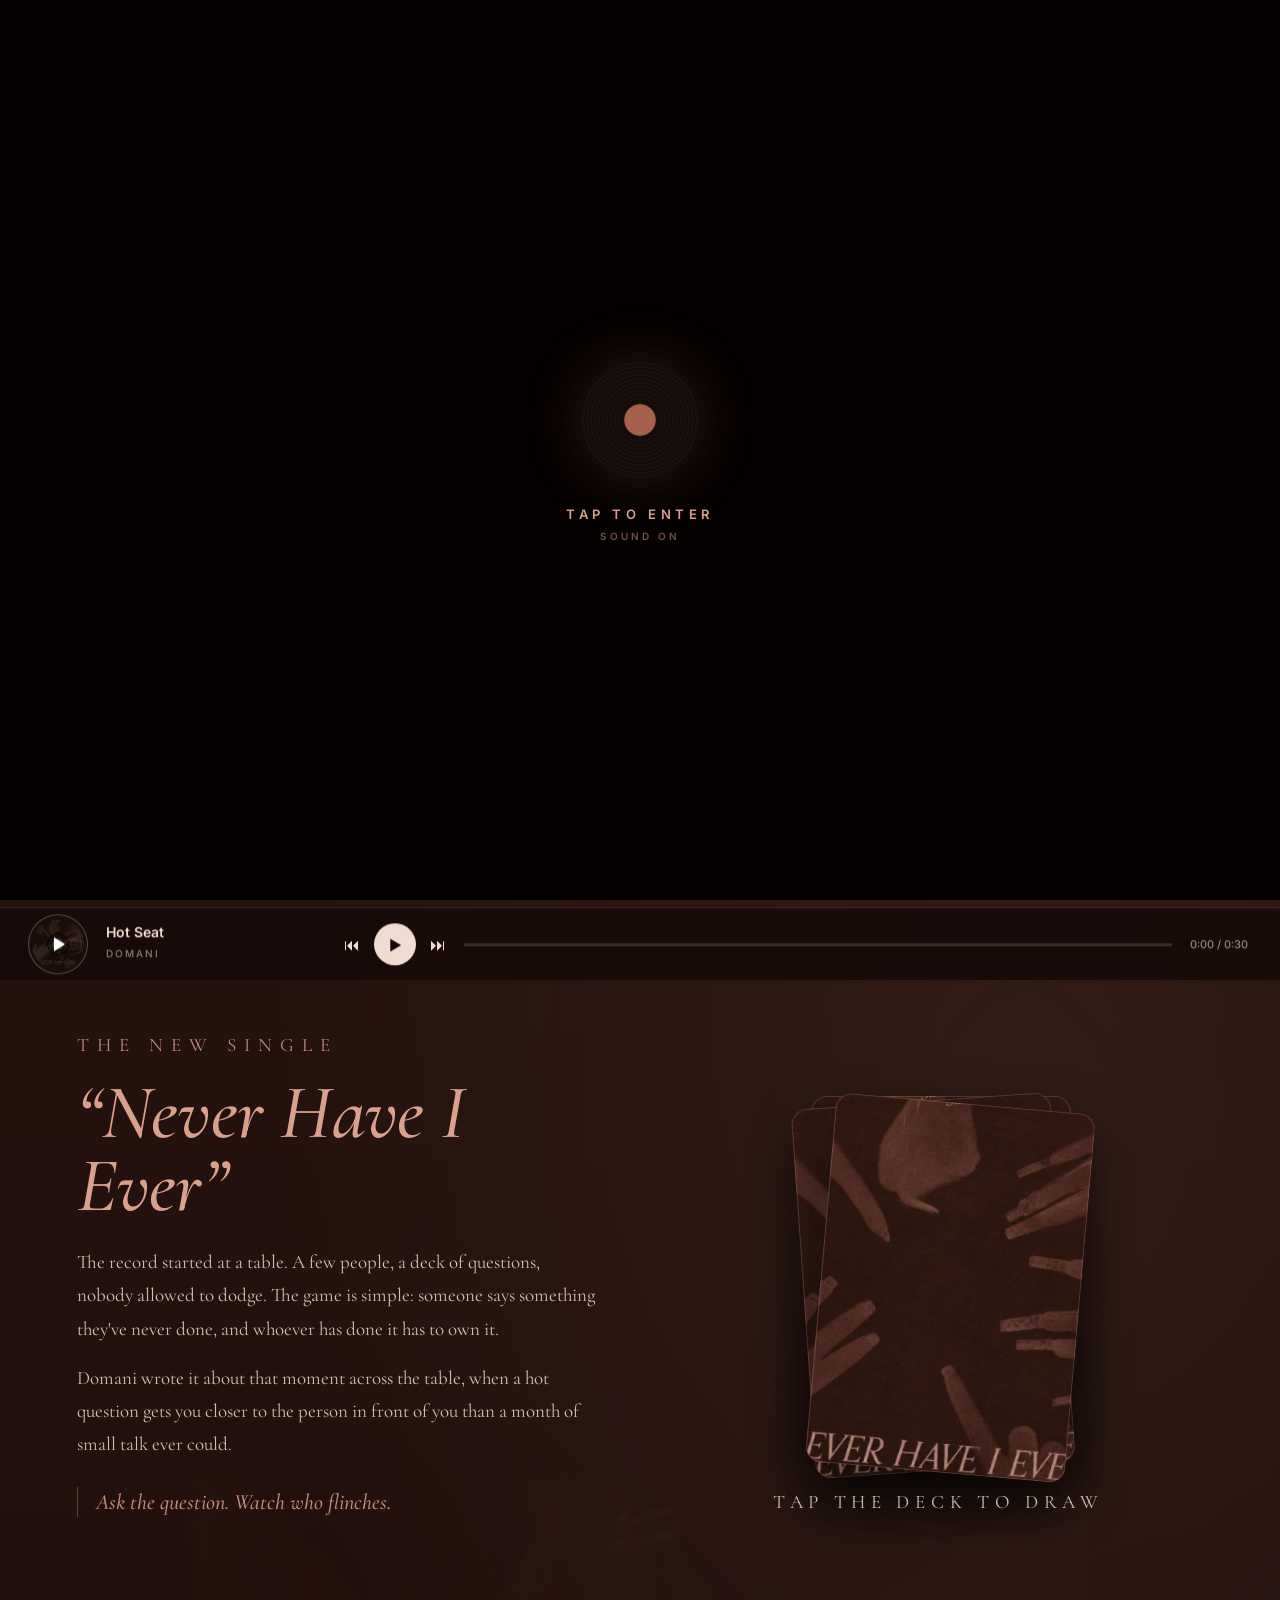
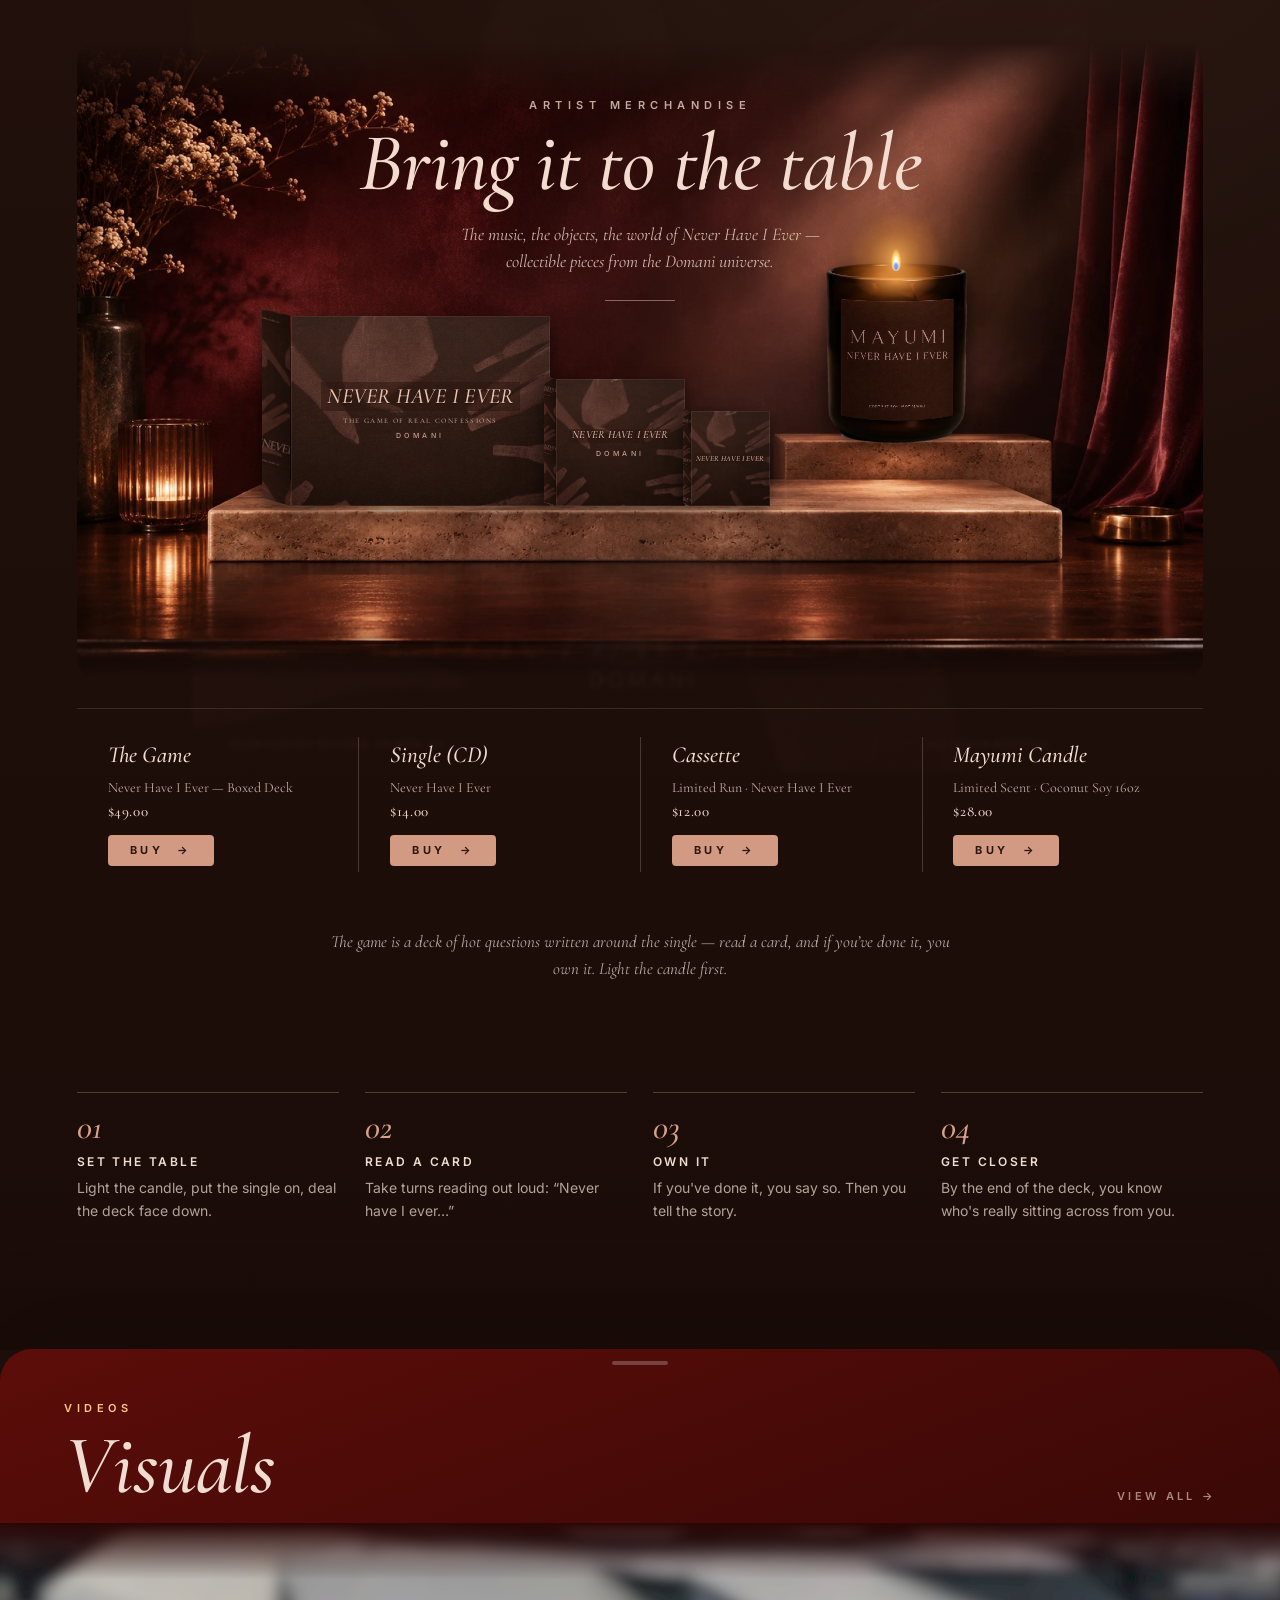
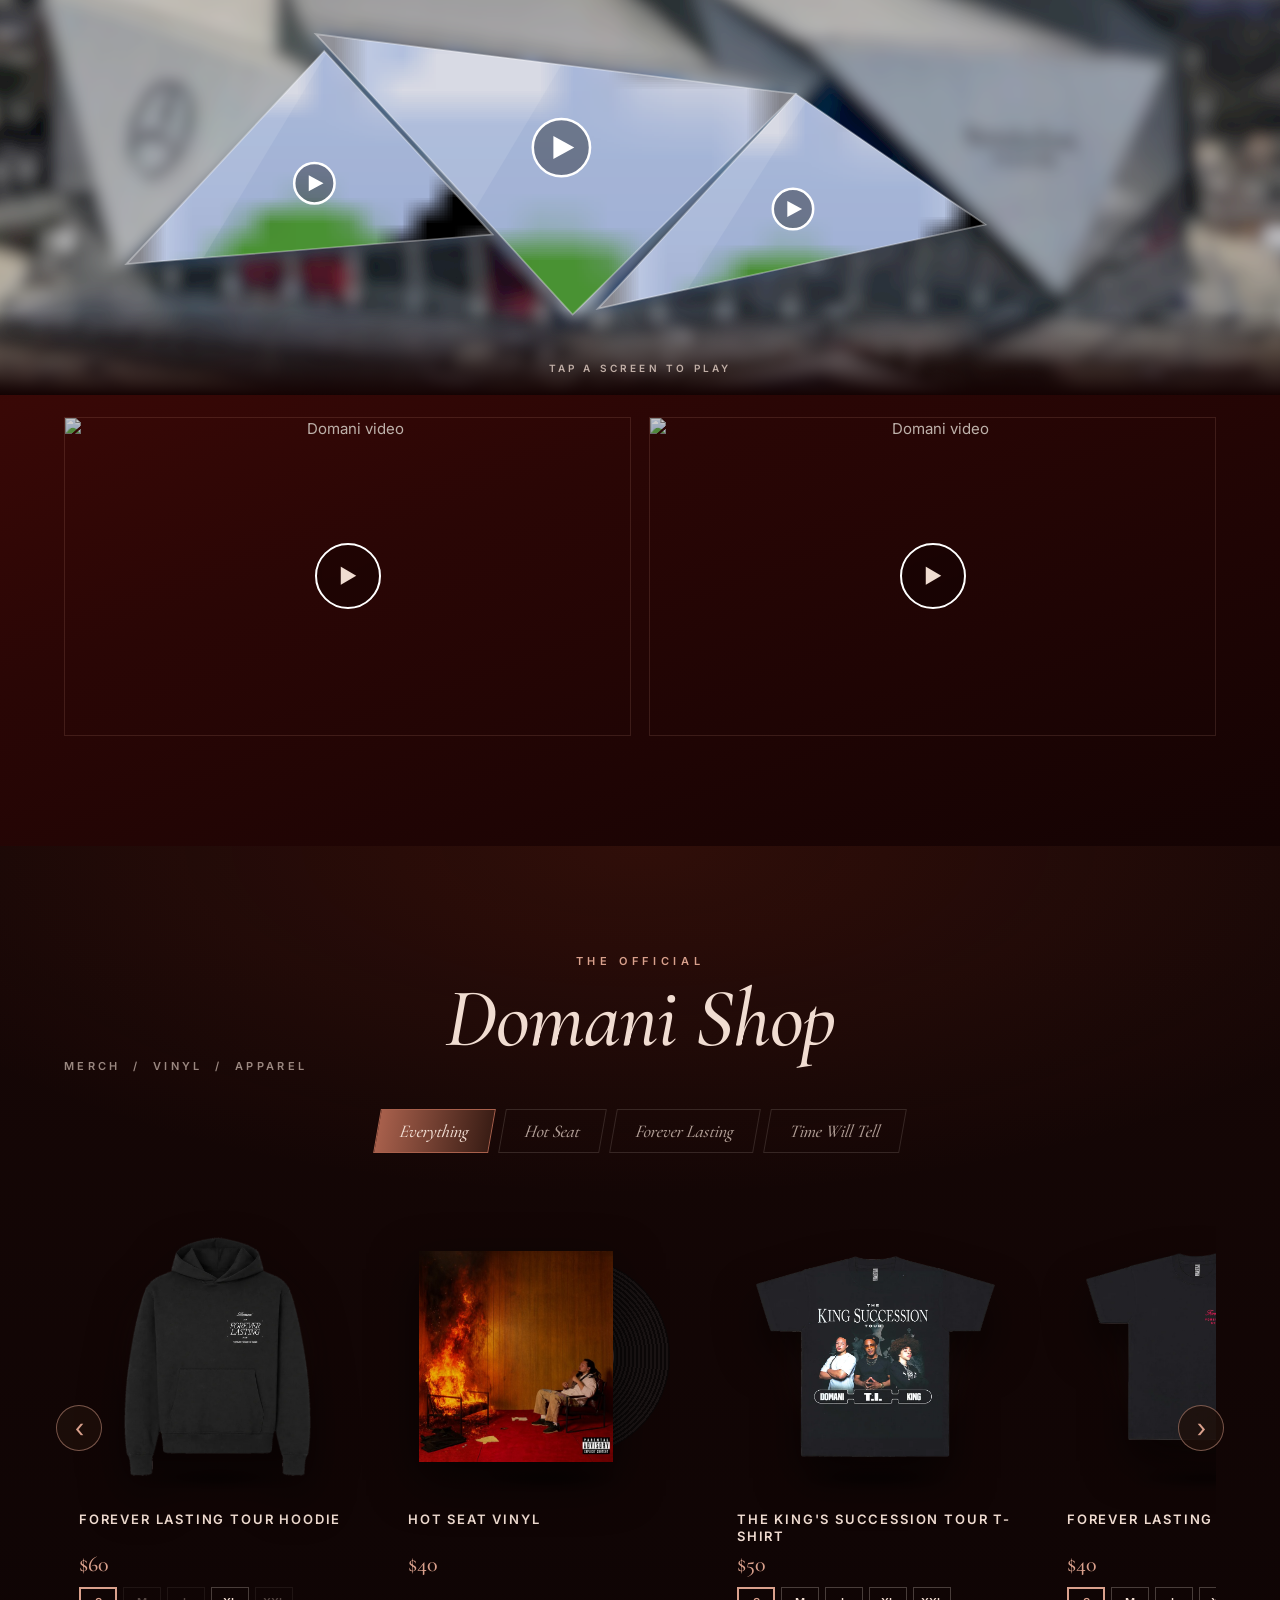
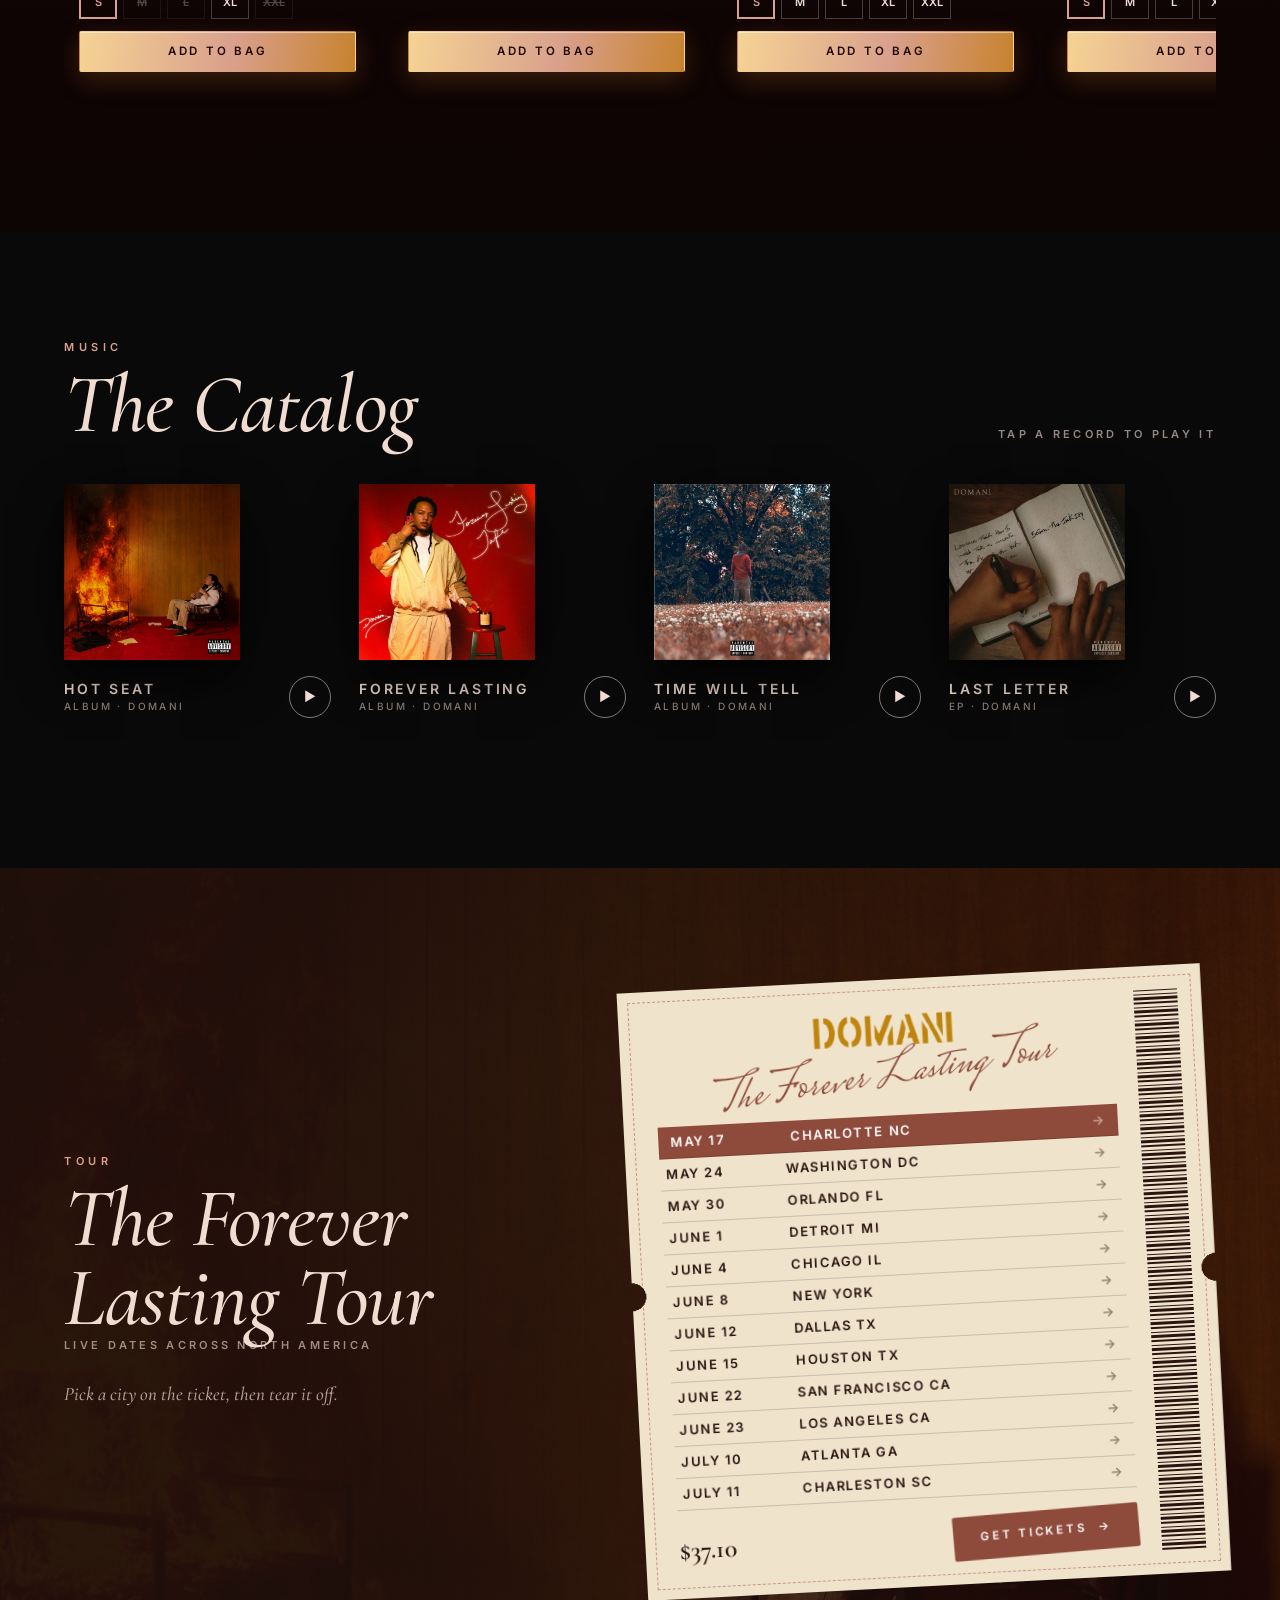
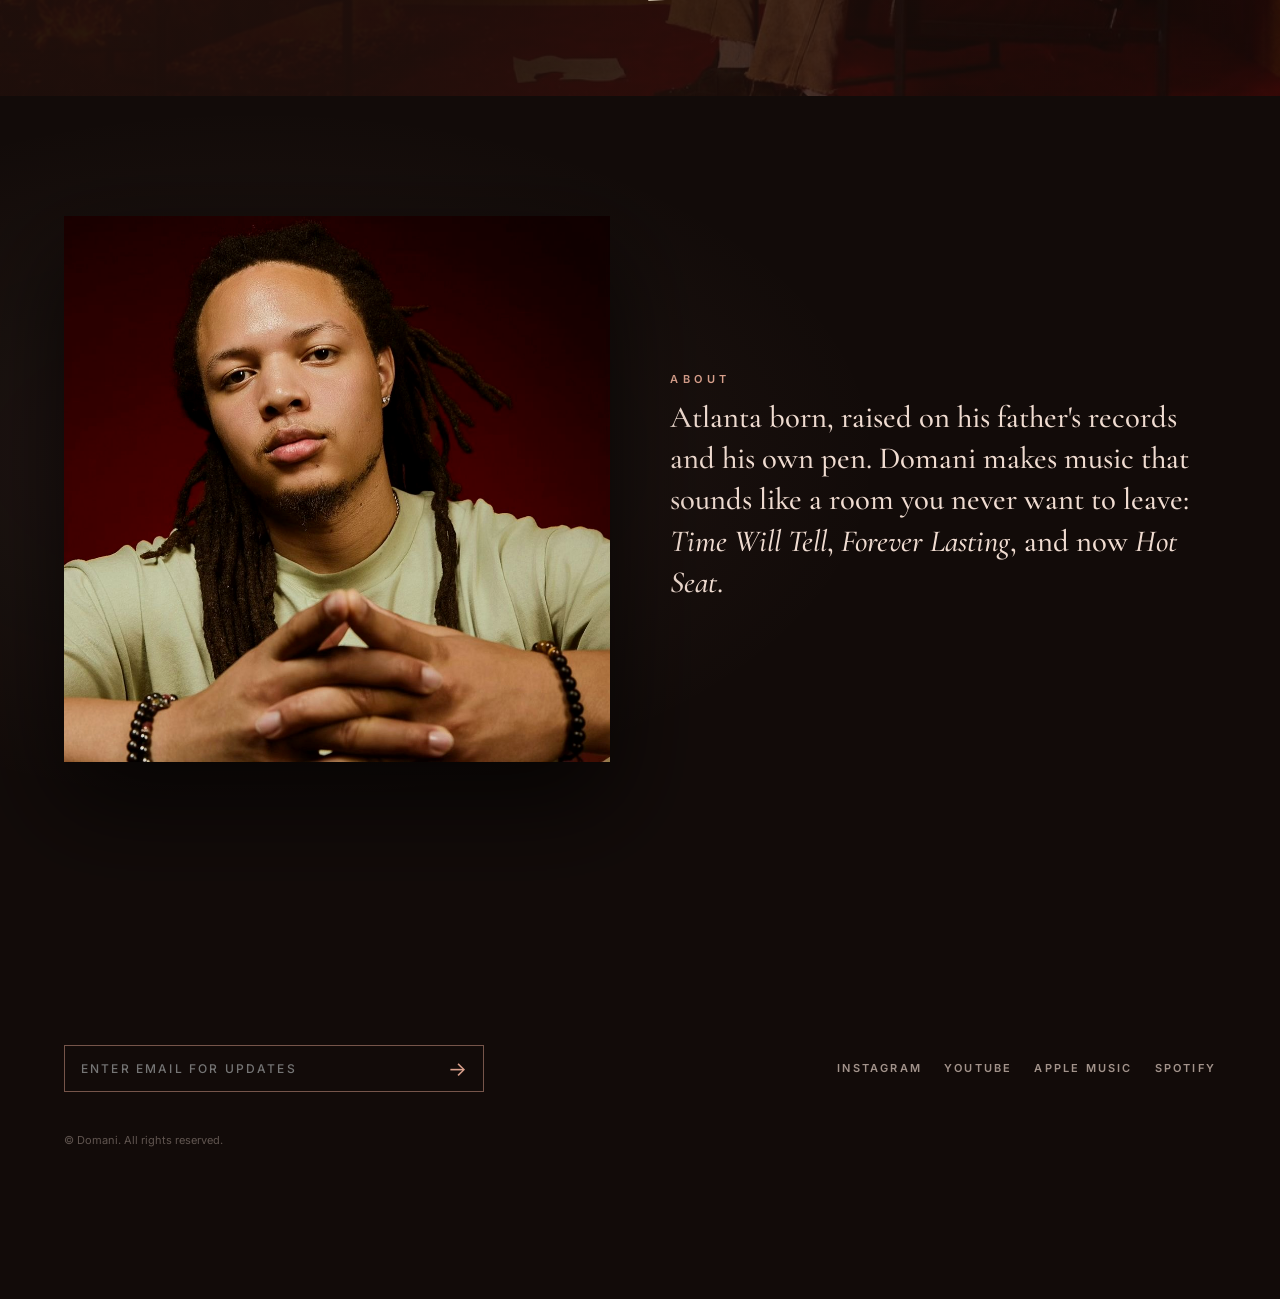
==== commit 31409092: "Default to Never Have I Ever; Hot Seat at hot.html Co-Authored-By: Claude Opus 5.5 <noreply@anthropi" ====
--- a/index.html
+++ b/index.html
@@ -1,124 +1 @@
-<!doctype html>
-<html lang="en">
-<head>
-<meta charset="utf-8">
-<meta name="viewport" content="width=device-width,initial-scale=1,viewport-fit=cover">
-<title>Domani · Hot Seat</title>
-<script>try{var q=new URLSearchParams(location.search).get("hero");if(q)localStorage.setItem("domani-hero",q);if((q||localStorage.getItem("domani-hero"))==="2")document.documentElement.classList.add("hero2")}catch(e){}</script>
-<script>try{document.documentElement.dataset.theme=localStorage.getItem("domani-theme")||"dark"}catch(e){document.documentElement.dataset.theme="dark"}</script>
-<link rel="icon" href="favicon.png">
-<link rel="preconnect" href="https://fonts.googleapis.com">
-<link href="https://fonts.googleapis.com/css2?family=Cormorant+Garamond:ital,wght@0,500;0,600;1,500&family=Inter:wght@400;500;600;700&family=Mrs+Saint+Delafield&family=Oswald:wght@500;700&display=swap" rel="stylesheet">
-<link rel="stylesheet" href="store.css?v=2">
-<link rel="stylesheet" href="v3.css?v=51">
-</head>
-<body class="locked">
-
-<!-- gate: one tap so the browser allows sound -->
-<div id="gate"><button id="enter"><span class="needle"></span>Tap to enter<small>Sound on</small></button></div>
-
-<header id="nav">
-  <a href="#top" class="logo"><img src="img/logo.svg?v=3" alt="Domani"></a>
-  <nav><a href="#videos">Videos</a><a href="#shop">Shop</a><a href="#music">Music</a><a href="#tour">Tour</a><a href="#about">About</a></nav>
-  <button class="themebtn" id="themeBtn" aria-label="Switch to light mode"><svg class="moon" viewBox="0 0 24 24"><path d="M20 14.5A8 8 0 1 1 9.5 4a6.5 6.5 0 0 0 10.5 10.5z"/></svg><svg class="sun" viewBox="0 0 24 24"><circle cx="12" cy="12" r="4.2"/><path d="M12 2v2.5M12 19.5V22M2 12h2.5M19.5 12H22M4.9 4.9l1.8 1.8M17.3 17.3l1.8 1.8M4.9 19.1l1.8-1.8M17.3 6.7l1.8-1.8"/></svg></button>
-  <button class="bagbtn" data-open-cart aria-label="Open bag"><svg viewBox="0 0 24 24"><path d="M5 8h14l-1 13H6L5 8z"/><path d="M9 8V6a3 3 0 0 1 6 0v2"/></svg><i data-cart-count></i></button>
-</header>
-
-<main>
-<section id="top" class="hero">
-  <div class="hero-bg"><img src="img/projection-hotseat.jpg" alt="Domani in the Hot Seat, a room on fire"><img class="live" src="img/projection-hotseat.jpg" alt=""><div class="h2-tex" aria-hidden="true"><img class="t1" src="img/sleeve-hot-seat.jpg" alt=""><img class="t2" src="img/sleeve-forever-lasting.jpg" alt=""><img class="t3" src="img/sleeve-time-will-tell.jpg" alt=""><img class="t4" src="img/f-headshot.jpg" alt=""><img class="t5" src="img/sleeve-hot-seat.jpg" alt=""><i class="grain"></i></div></div>
-  <svg width="0" height="0" style="position:absolute" aria-hidden="true"><filter id="heat" x="-5%" y="-5%" width="110%" height="110%">
-    <feTurbulence id="heatT" type="fractalNoise" baseFrequency="0.009 0.035" numOctaves="2" seed="3" result="n"/>
-    <feDisplacementMap id="heatD" in="SourceGraphic" in2="n" scale="26" xChannelSelector="R" yChannelSelector="G"/></filter></svg>
-  <div class="hero-glow"></div>
-  <canvas id="embers"></canvas>
-  <div class="h2-art" aria-hidden="true"><div class="h2-rec"><span></span></div><img src="img/sleeve-hot-seat.jpg" alt=""></div>
-  <div class="hero-c">
-    <h1 class="neon"><img class="lg-glow" src="img/logo-glow.svg?v=1" alt="Domani"><img class="lg-dark" src="img/logo-dark.svg?v=1" alt=""></h1>
-    <p class="script">Hot Seat Ignites</p>
-    <p class="kick">The album &nbsp;—&nbsp; out now</p>
-    <div class="hero-cta"><button class="btn gold" data-play="hot-seat">Listen now <span>▶</span></button><a class="btn" href="#shop">Shop the drop <span>→</span></a></div>
-  </div>
-  <div class="hero-tt" aria-hidden="true"><div class="tt-plane">
-    <div class="tt-mat"></div>
-    <div class="tt-rec"><span class="tt-lbl"><i></i></span></div>
-    <i class="tt-sheen"></i>
-  </div></div>
-  <a href="#shop" class="scrollcue">Scroll</a>
-</section>
-
-<section id="videos" class="sec">
-  <div class="row-h"><div><p class="eyebrow">Videos</p><h2 class="big">Visuals</h2></div><a class="sub" href="https://www.youtube.com/@domani" target="_blank" rel="noopener">View all →</a></div>
-  <div class="vids" id="vids"></div>
-</section>
-
-<section id="shop" class="sec">
-  <p class="eyebrow center">The official</p>
-  <h2 class="big center">Domani Shop</h2>
-  <p class="sub center">Merch &nbsp;/&nbsp; Vinyl &nbsp;/&nbsp; Apparel</p>
-  <div class="tabs" role="tablist">
-    <button class="on" data-f="all">Everything</button>
-    <button data-f="hot-seat">Hot Seat</button>
-    <button data-f="forever-lasting">Forever Lasting</button>
-    <button data-f="time-will-tell">Time Will Tell</button>
-  </div>
-  <div class="rail-wrap"><button class="arr l" aria-label="Previous">‹</button><div class="rail" id="rail"></div><button class="arr r" aria-label="Next">›</button></div>
-</section>
-
-<section id="music" class="sec">
-  <div class="row-h"><div><p class="eyebrow">Music</p><h2 class="big">The Catalog</h2></div><span class="sub">Tap a record to play it</span></div>
-  <div class="crate" id="crate"></div>
-  <div class="tracks" id="tracks"></div>
-</section>
-
-<section id="tour" class="sec tour">
-  <div class="tour-l">
-    <p class="eyebrow">Tour</p>
-    <h2 class="big">The Forever<br>Lasting Tour</h2>
-    <p class="sub">Live dates across North America</p>
-    <p class="hint">Pick a city on the ticket, then tear it off.</p>
-  </div>
-  <div class="ticket" id="ticket">
-    <div class="stub-top"><img src="img/wordmark.png" alt="Domani"><span class="script">The Forever Lasting Tour</span></div>
-    <ul id="dates"></ul>
-    <div class="stub-foot"><span id="tixPrice"></span><button class="btn red" id="tixBuy">Get tickets <span>→</span></button></div>
-    <div class="barcode"></div>
-  </div>
-</section>
-
-<section id="about" class="about">
-  <div class="portrait" id="portrait"><img src="img/f-headshot.jpg" alt="Domani"></div>
-  <div class="about-c">
-    <p class="eyebrow">About</p>
-    <p class="bio">Atlanta born, raised on his father's records and his own pen. Domani makes music that sounds like a room you never want to leave: <em>Time Will Tell</em>, <em>Forever Lasting</em>, and now <em>Hot Seat</em>.</p>
-  </div>
-  <div class="spray" id="spray"><img src="img/logo.svg?v=3" alt="Domani"></div>
-  <form class="signup" onsubmit="event.preventDefault();this.classList.add('done')"><input type="email" required placeholder="Enter email for updates" aria-label="Email"><button aria-label="Sign up">→</button><span class="thanks">You're on the list.</span></form>
-  <div class="social">
-    <a href="https://instagram.com/domaniharris" target="_blank" rel="noopener">Instagram</a>
-    <a href="https://www.youtube.com/@domani" target="_blank" rel="noopener">YouTube</a>
-    <a href="https://music.apple.com/us/artist/domani/" target="_blank" rel="noopener">Apple Music</a>
-    <a href="https://open.spotify.com/search/domani" target="_blank" rel="noopener">Spotify</a>
-  </div>
-  <p class="fine">© Domani. All rights reserved.</p>
-</section>
-</main>
-
-<!-- one player for the whole visit -->
-<div id="player">
-  <button class="p-art" id="pDisc" aria-label="Play or pause"><img id="pArt" src="img/sleeve-hot-seat.jpg" alt=""><i class="p-ico"></i></button>
-  <div class="p-meta"><b id="pT">Hot Seat</b><small id="pA">Domani</small></div>
-  <div class="p-ctl"><button id="pPrev" aria-label="Previous">⏮</button><button id="pPlay" aria-label="Play">▶</button><button id="pNext" aria-label="Next">⏭</button></div>
-  <div class="p-bar"><i id="pFill"></i></div>
-  <span class="p-time" id="pTime">0:00 / 0:30</span>
-</div>
-
-<div id="theater" role="dialog" aria-label="Video"><button class="x" aria-label="Close">×</button><div class="screen"><iframe id="tv" title="Domani video" allow="autoplay; encrypted-media; picture-in-picture" allowfullscreen></iframe></div></div>
-
-<script src="https://cdnjs.cloudflare.com/ajax/libs/gsap/3.12.5/gsap.min.js"></script>
-<script src="https://cdnjs.cloudflare.com/ajax/libs/gsap/3.12.5/ScrollTrigger.min.js"></script>
-<script src="store.js?v=2"></script>
-<script src="v3.js?v=22"></script>
-<script src="motion.js?v=4"></script>
-</body>
-</html>
+<!doctype html><html><head><meta charset="utf-8"><title>Domani</title><meta http-equiv="refresh" content="0;url=nhie/"><link rel="canonical" href="nhie/"><script>location.replace('nhie/'+location.hash)</script></head><body><a href="nhie/">Never Have I Ever</a></body></html>
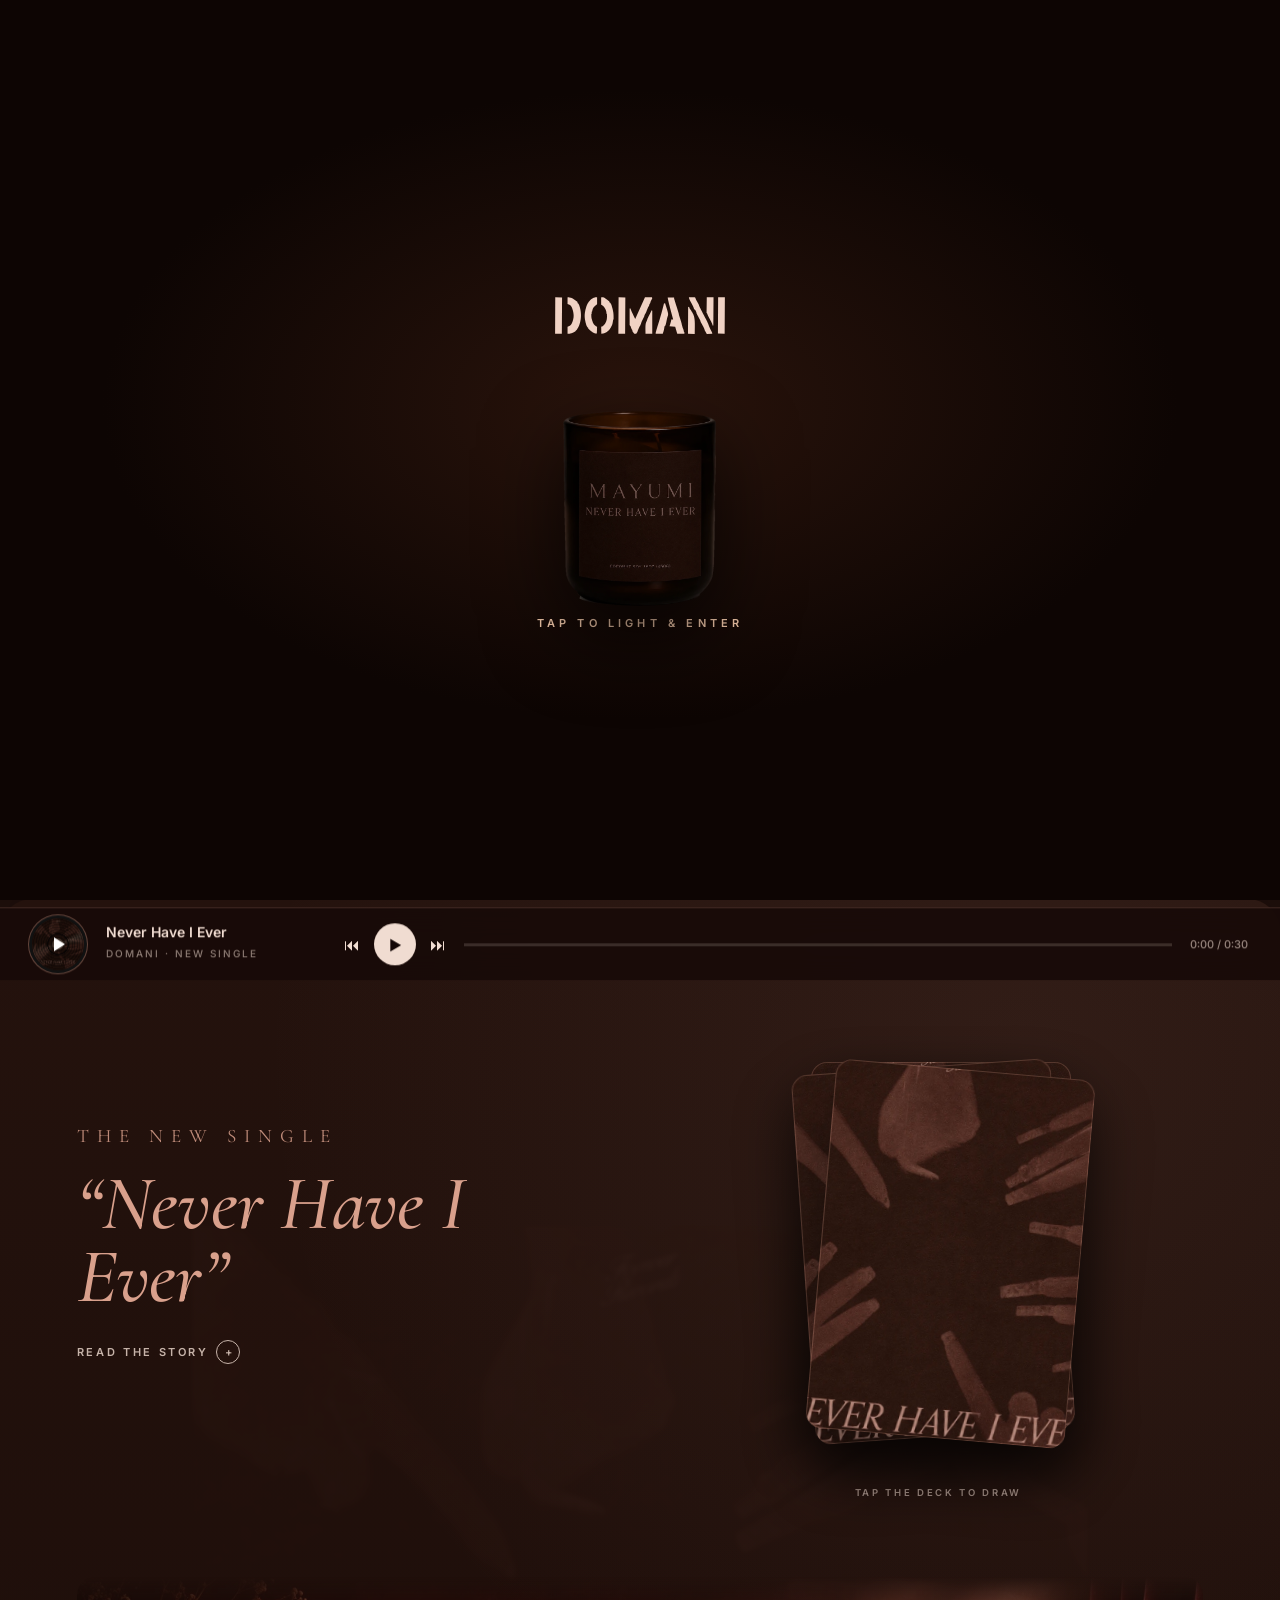
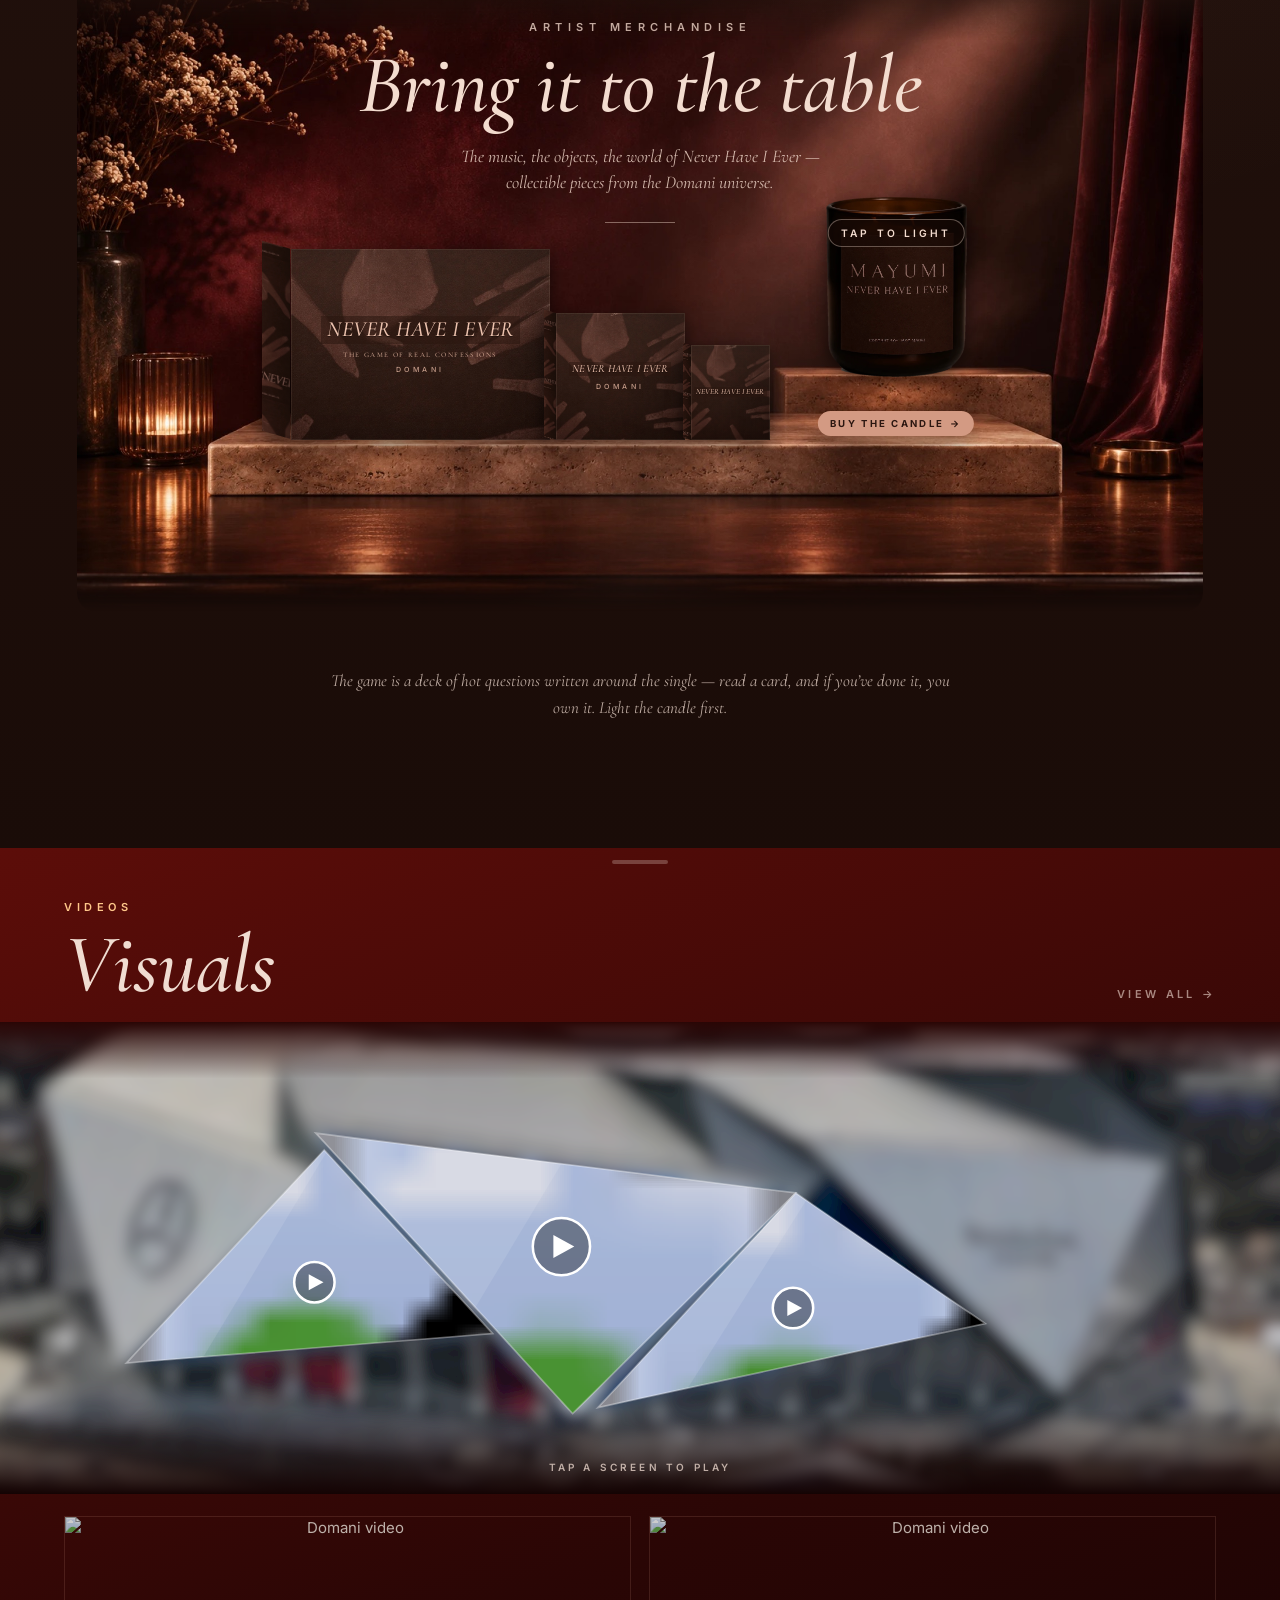
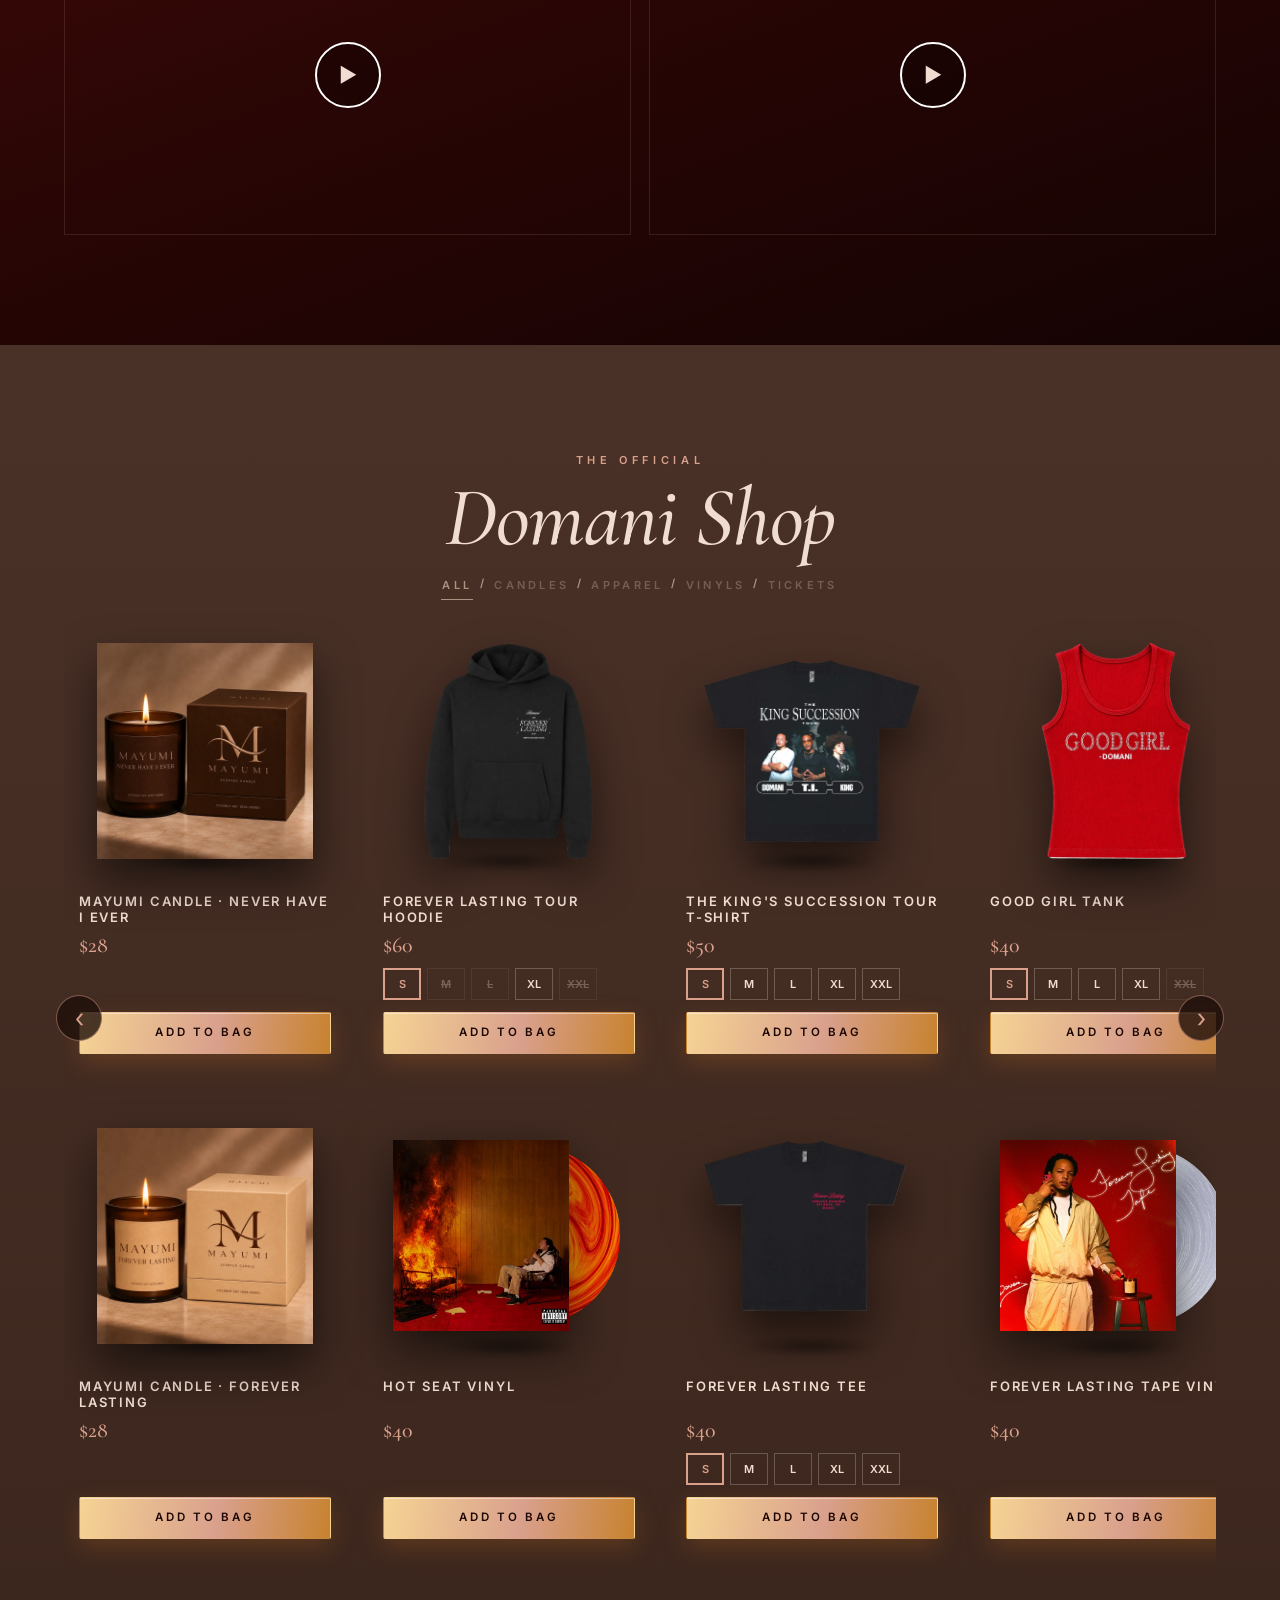
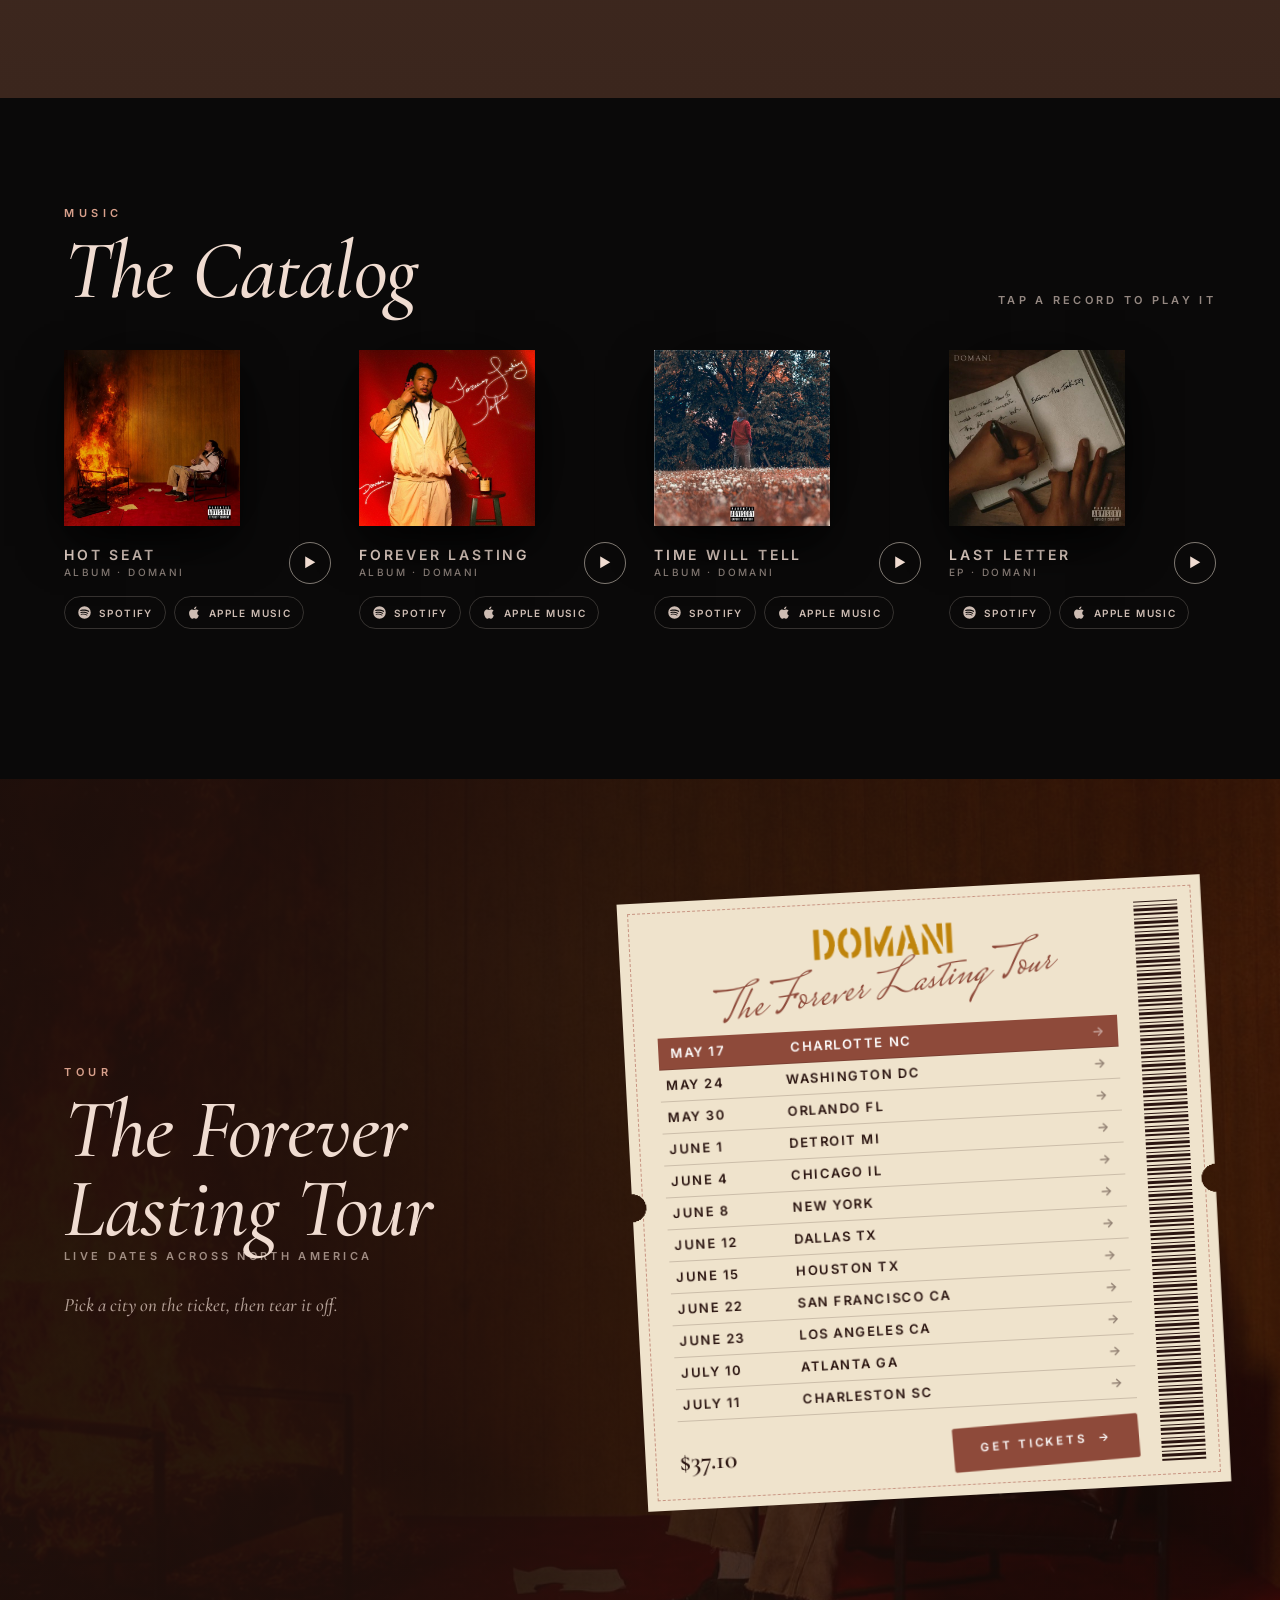
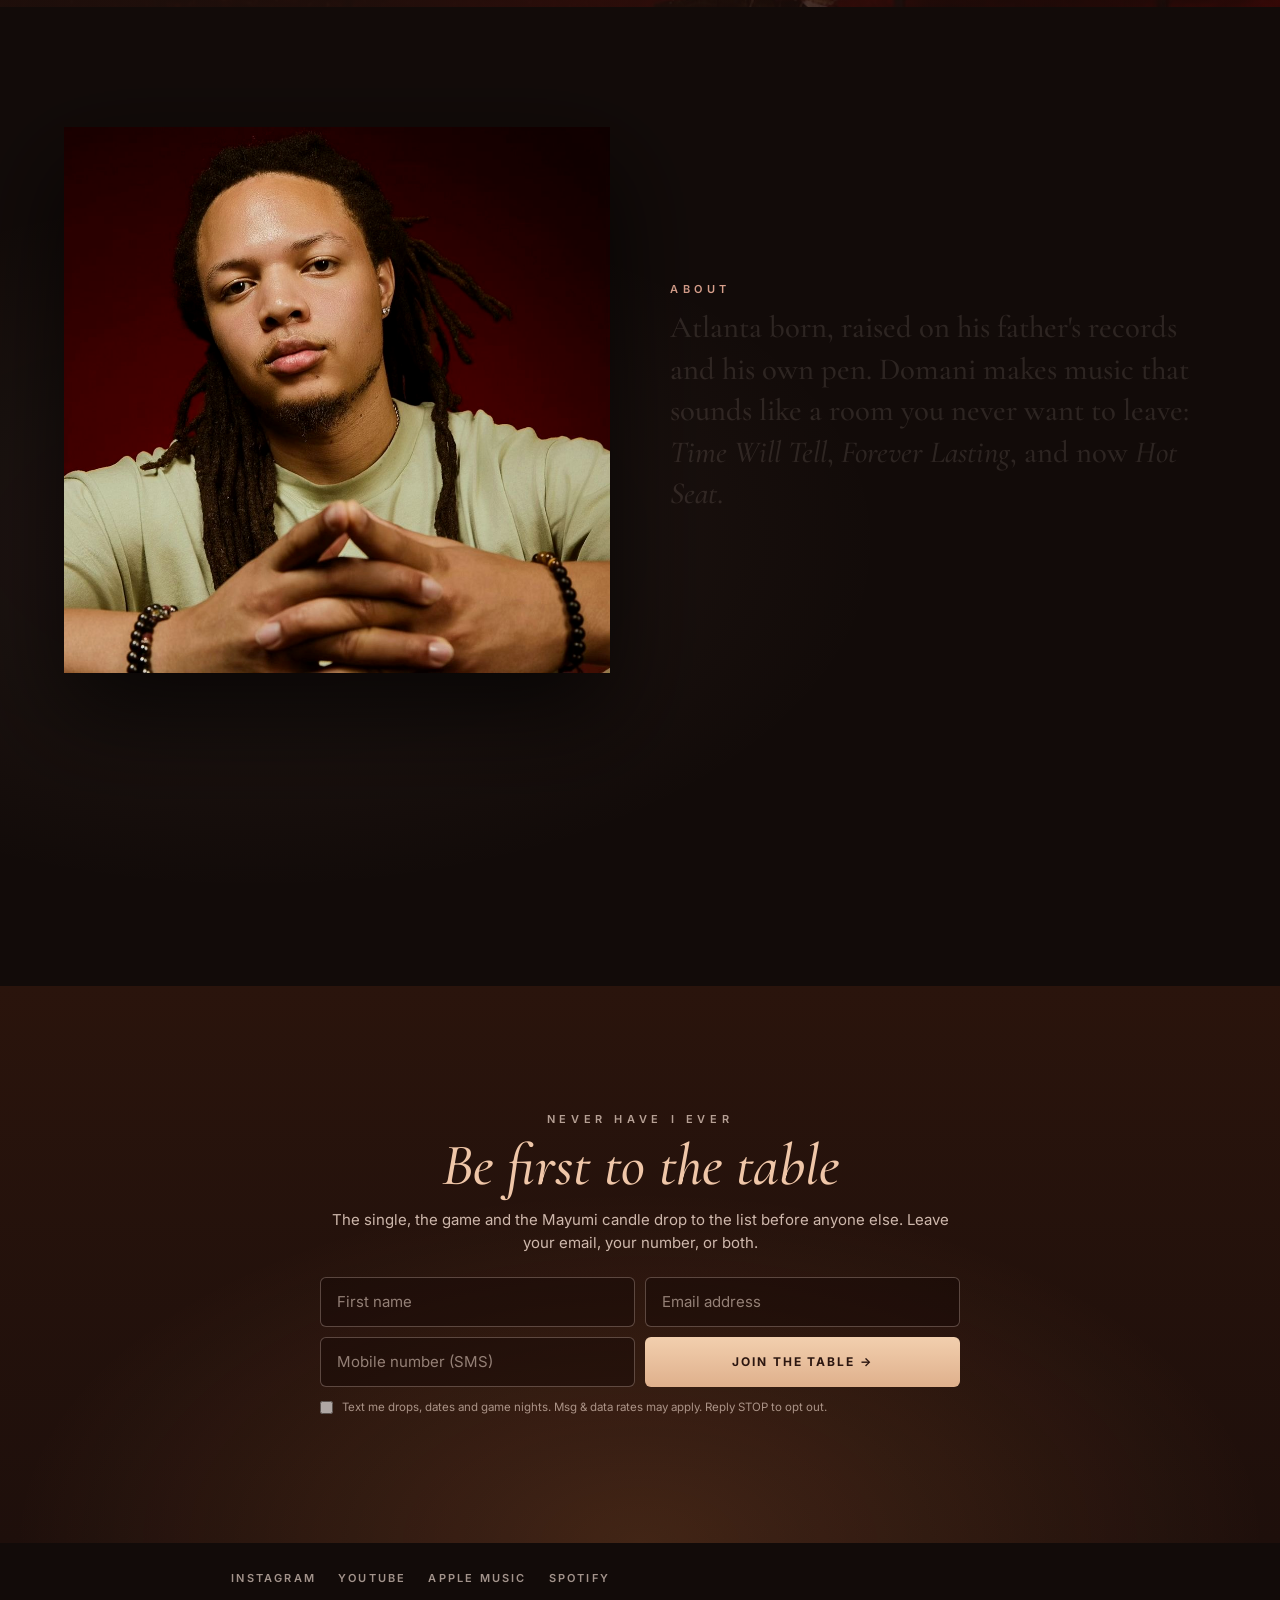
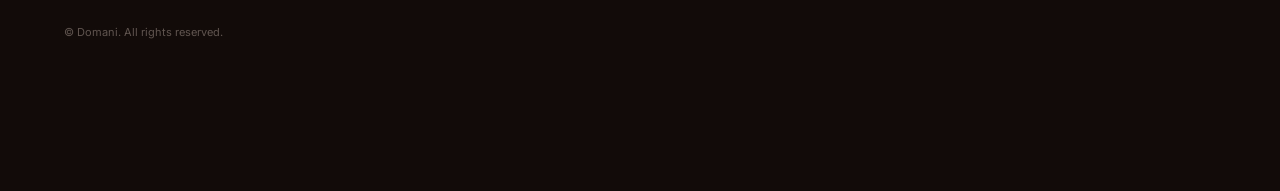
==== commit bc9120e8: "Never Have I Ever: candle tap to light, sign-up with name, window light hero, remember entry; Hot Se" ====
--- a/index.html
+++ b/index.html
@@ -1 +1 @@
-<!doctype html><html><head><meta charset="utf-8"><title>Domani</title><meta http-equiv="refresh" content="0;url=nhie/"><link rel="canonical" href="nhie/"><script>location.replace('nhie/'+location.hash)</script></head><body><a href="nhie/">Never Have I Ever</a></body></html>
+<!doctype html><html><head><meta charset="utf-8"><title>Domani · Never Have I Ever</title><meta name="description" content="The new single from Domani. A game of hot questions, played across the table."><meta property="og:type" content="music.song"><meta property="og:title" content="Domani · Never Have I Ever"><meta property="og:description" content="The new single from Domani. A game of hot questions, played across the table."><meta property="og:url" content="https://mikeintech.github.io/domani-site/"><meta property="og:image" content="https://mikeintech.github.io/domani-site/nhie/img/nhie-cover.jpg"><meta property="og:image:width" content="1200"><meta property="og:image:height" content="1200"><meta name="twitter:card" content="summary_large_image"><meta name="twitter:title" content="Domani · Never Have I Ever"><meta name="twitter:description" content="The new single from Domani. A game of hot questions, played across the table."><meta name="twitter:image" content="https://mikeintech.github.io/domani-site/nhie/img/nhie-cover.jpg"><meta http-equiv="refresh" content="0;url=nhie/"><link rel="canonical" href="nhie/"><script>location.replace('nhie/'+location.hash)</script></head><body><a href="nhie/">Never Have I Ever</a></body></html>
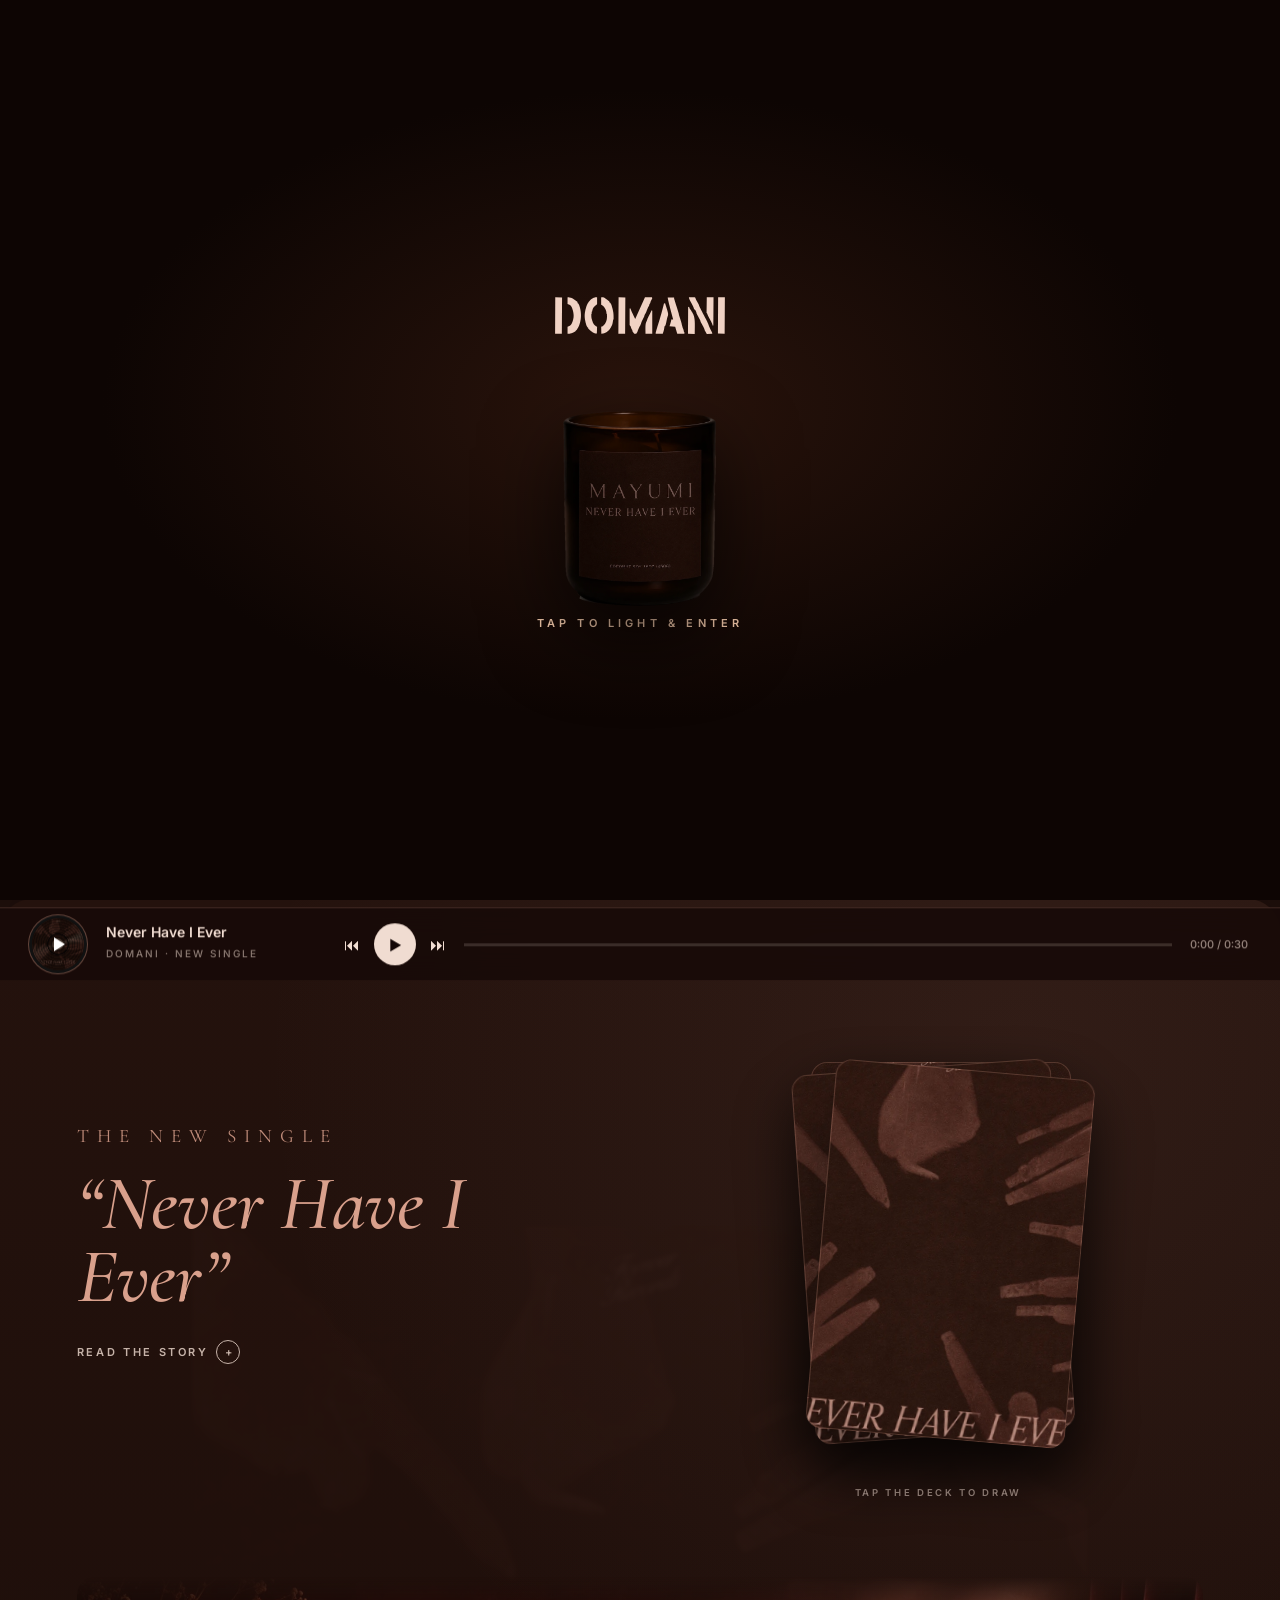
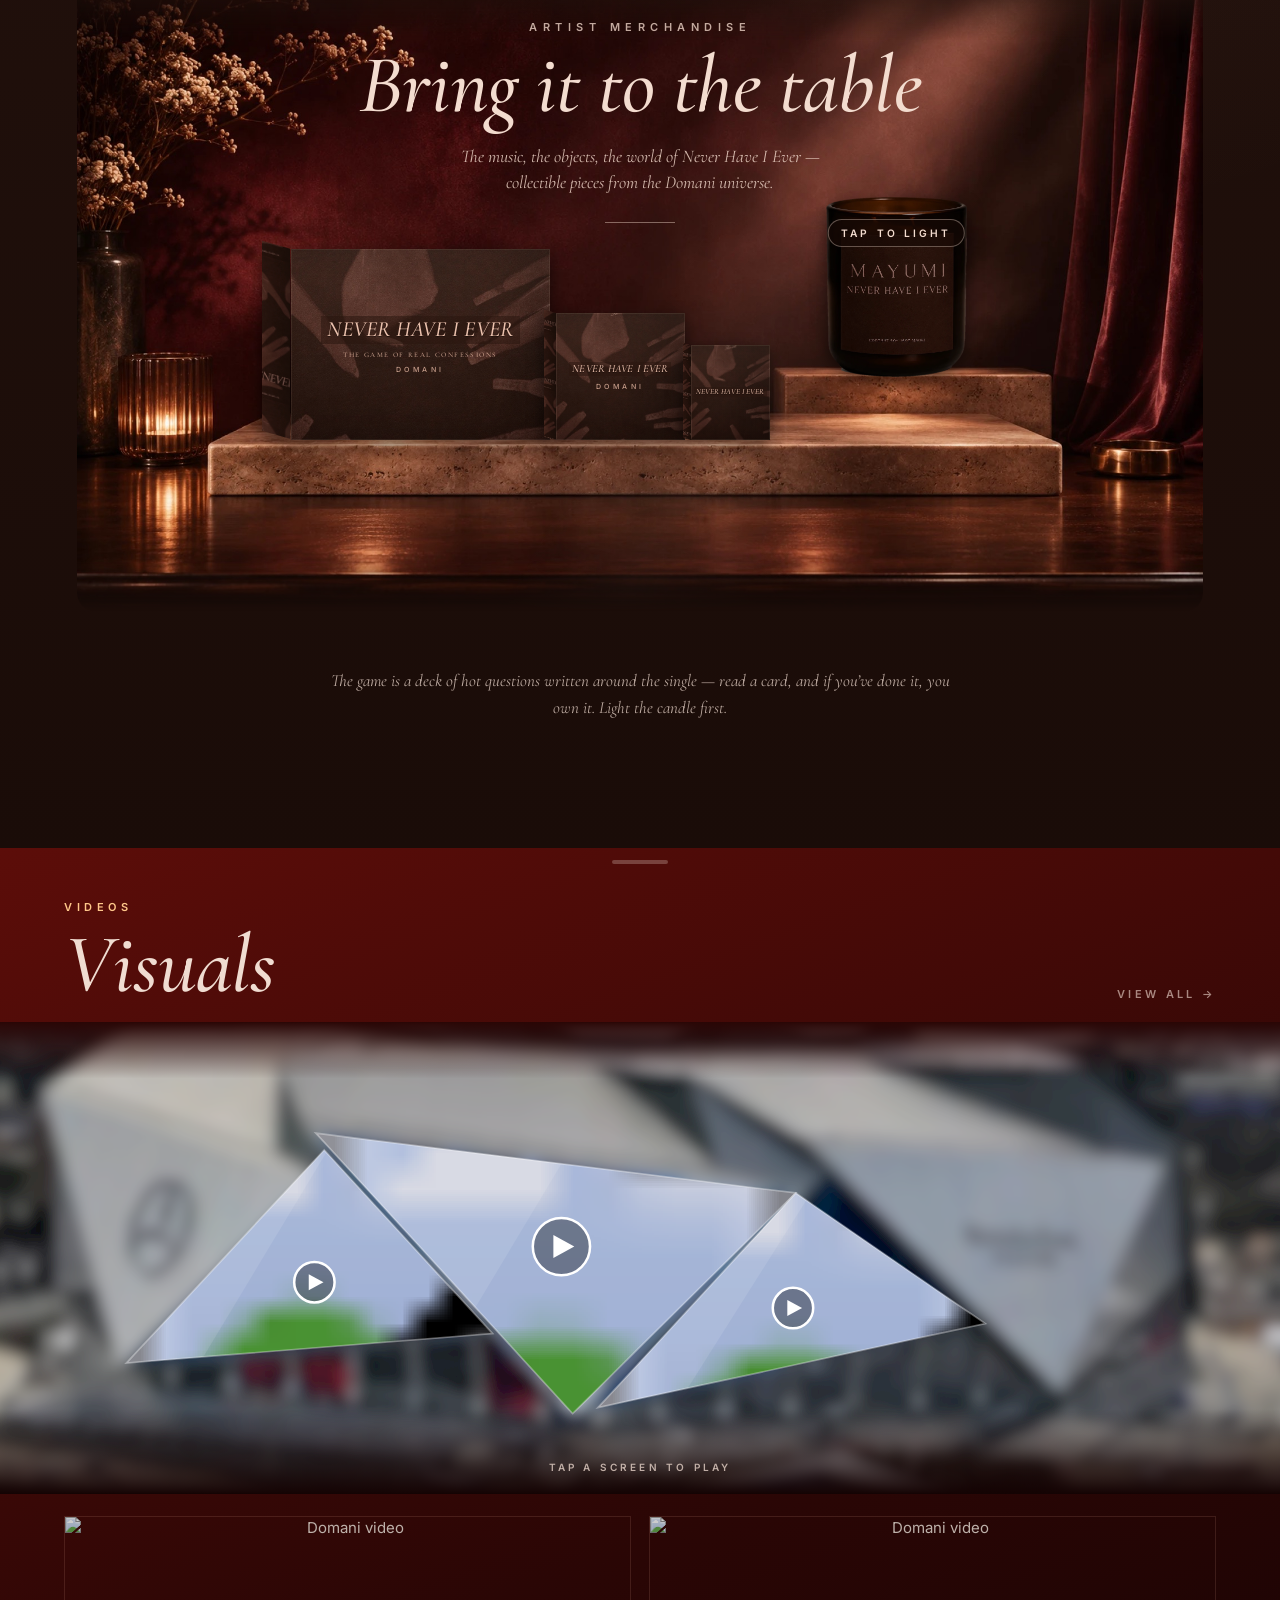
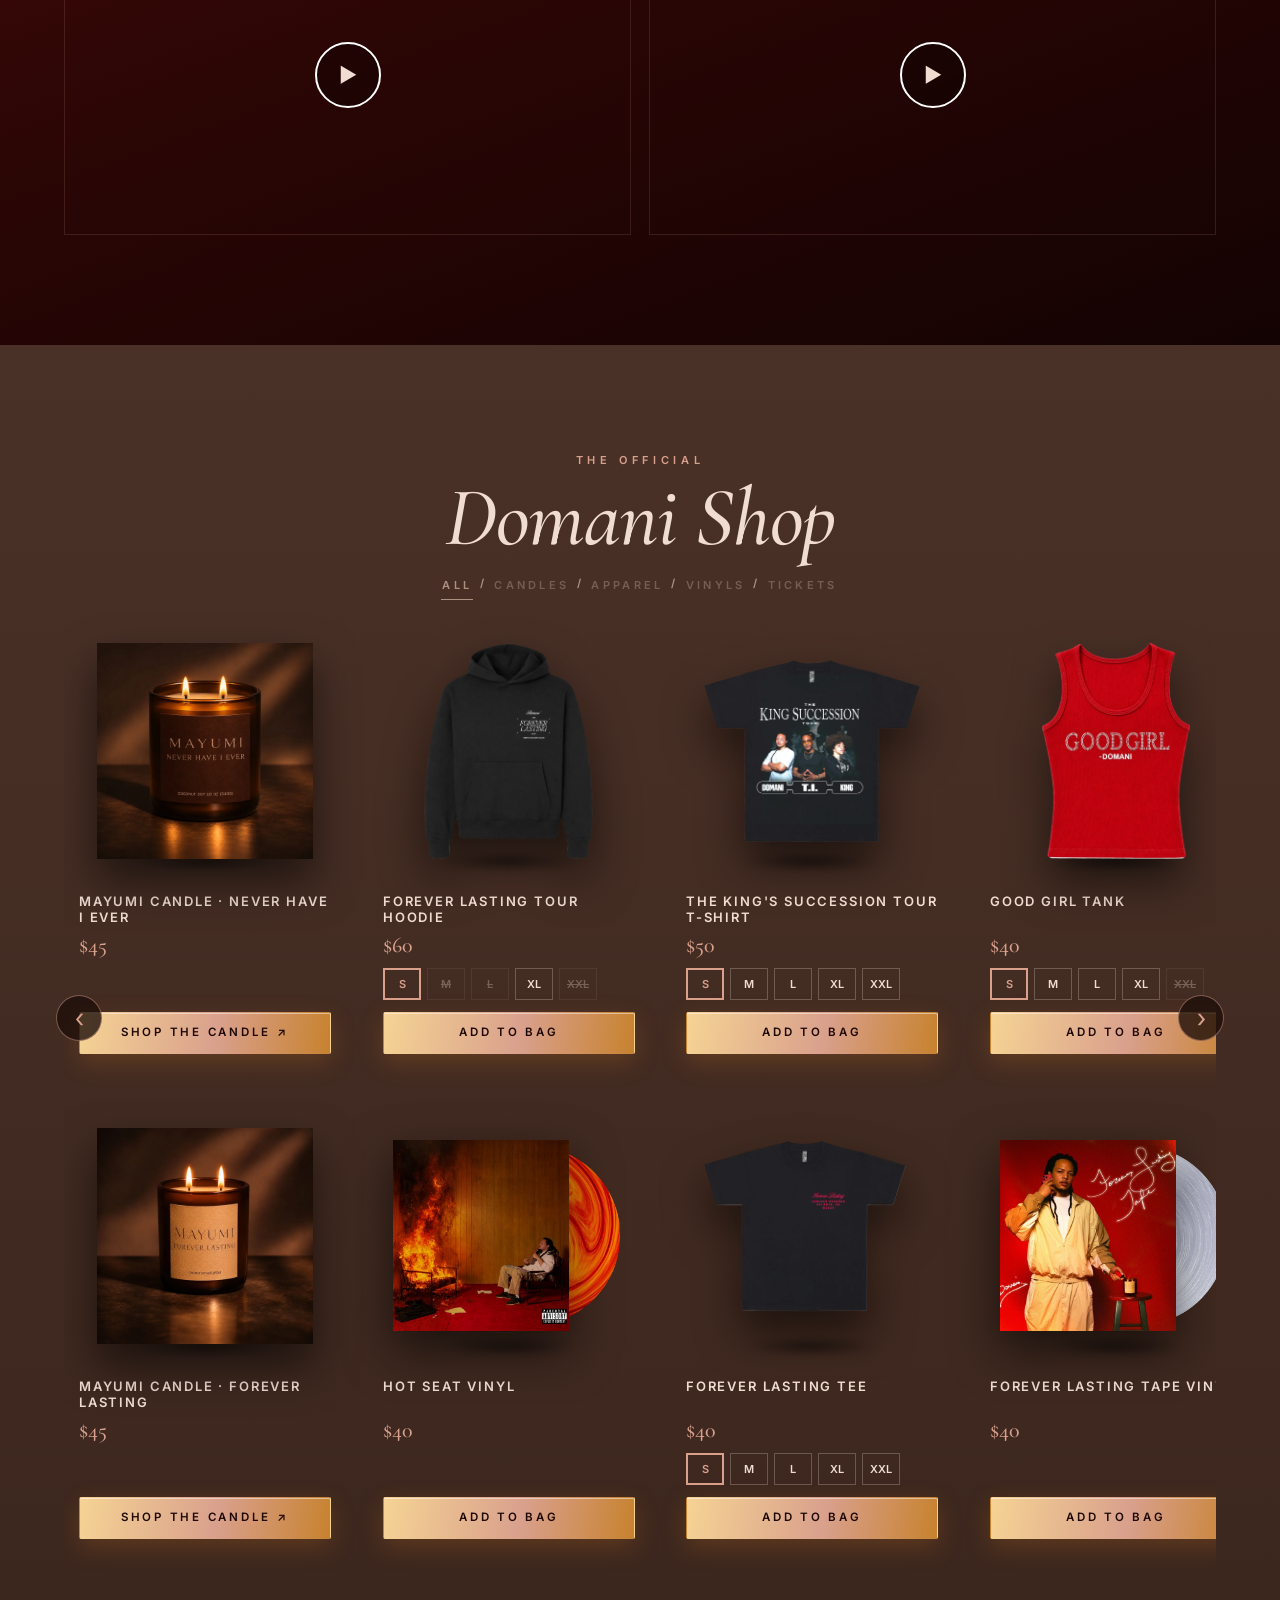
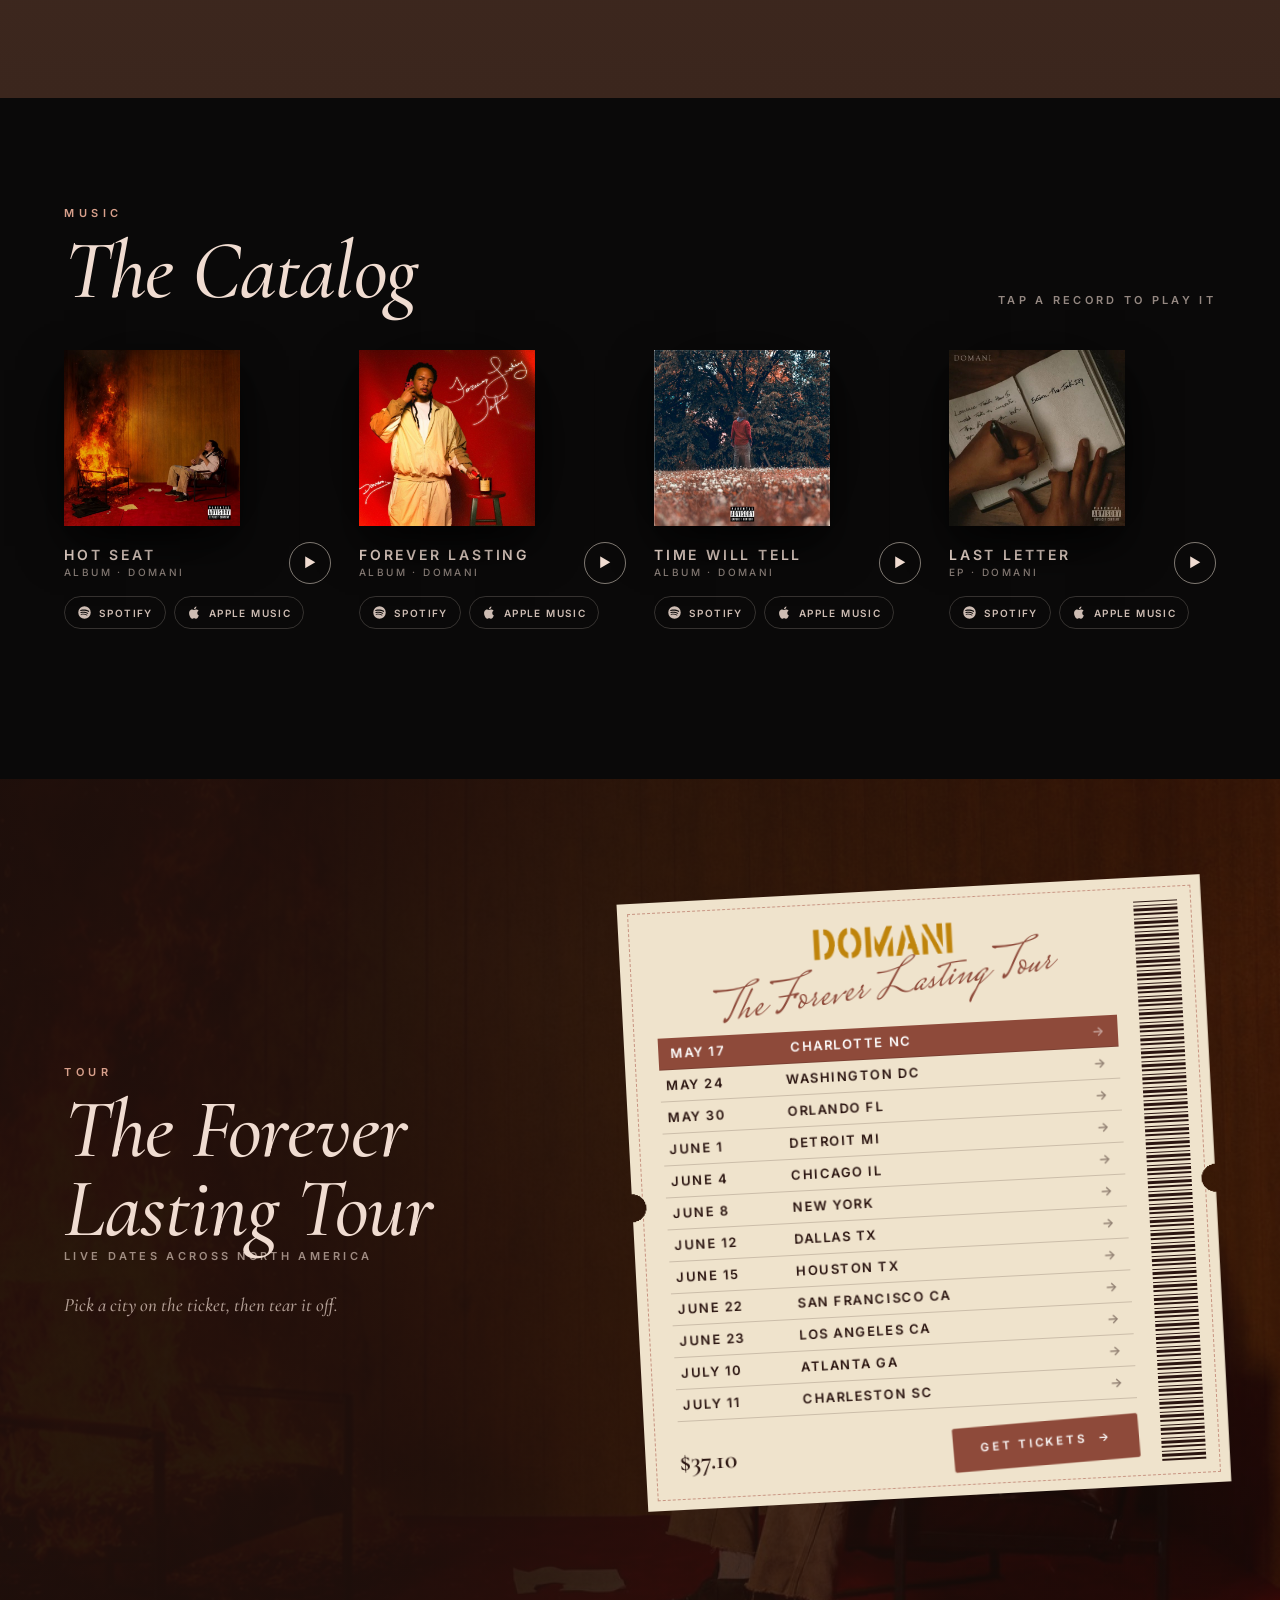
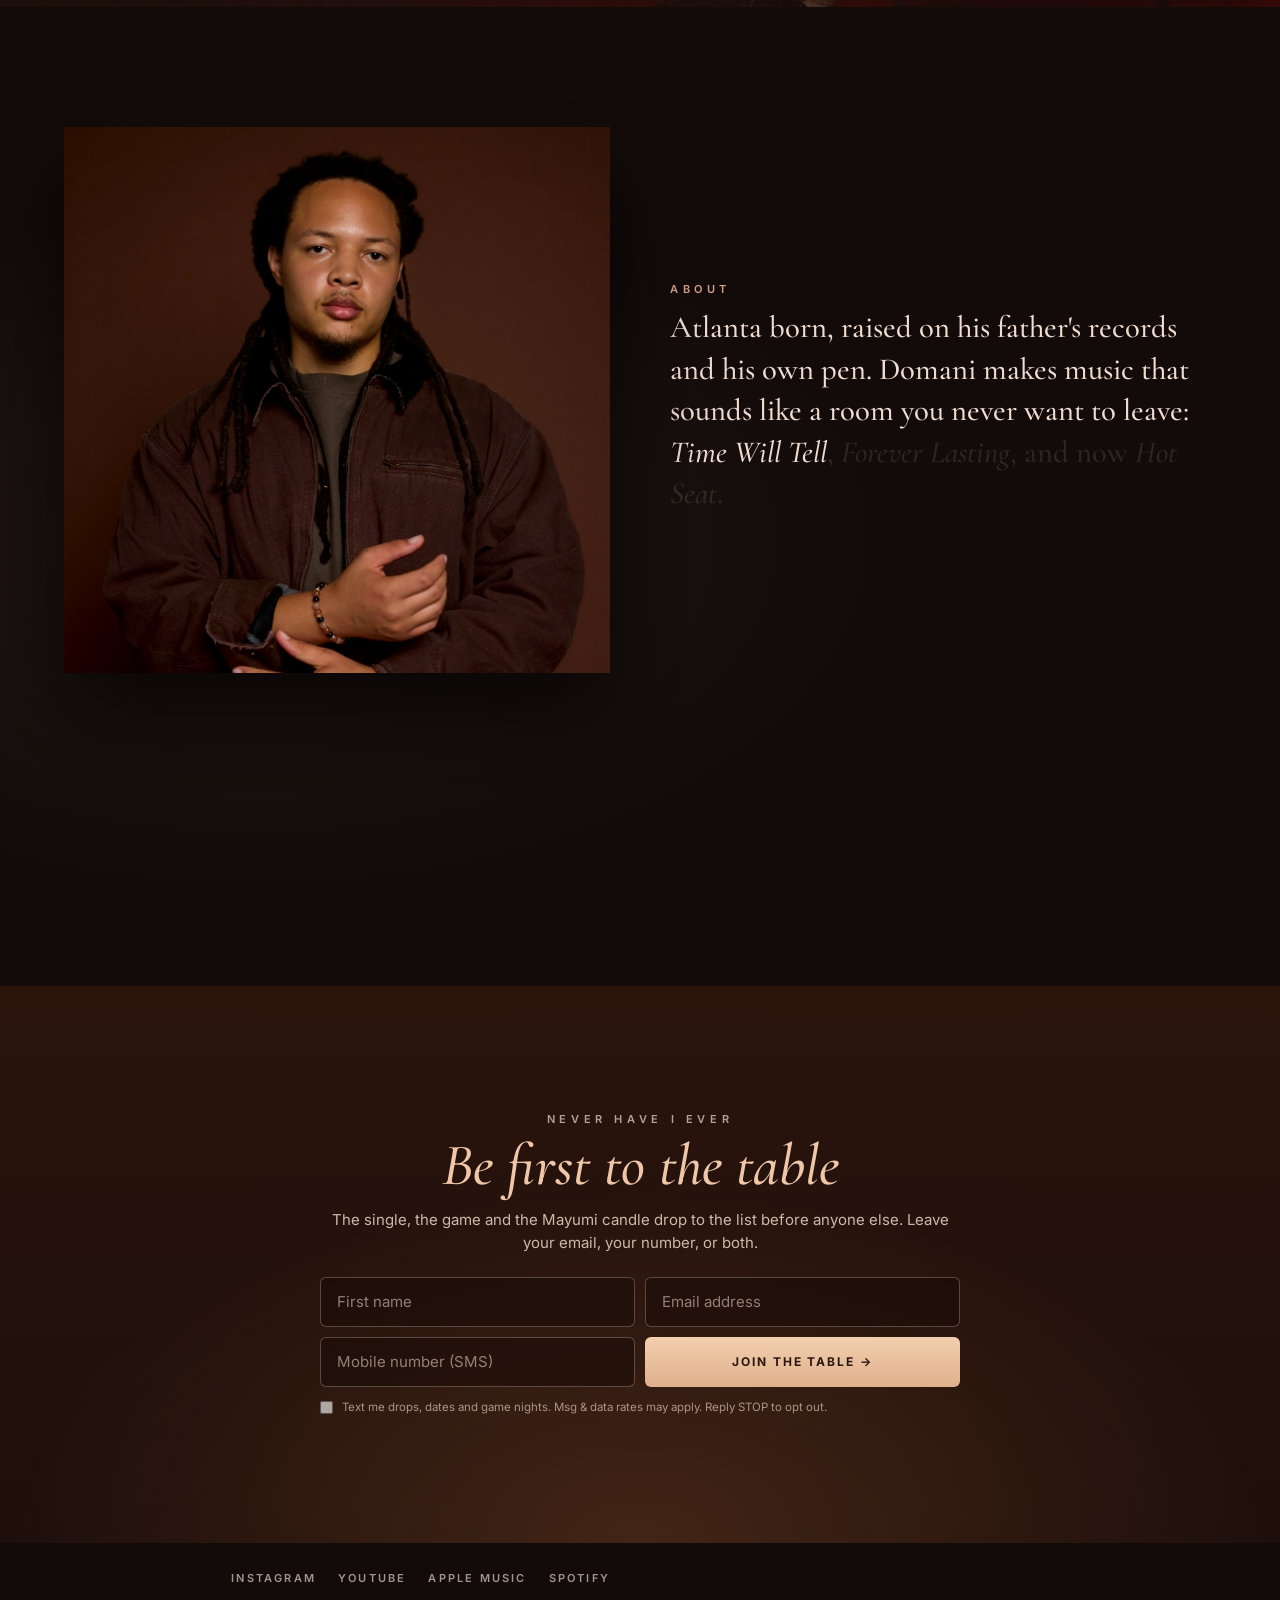
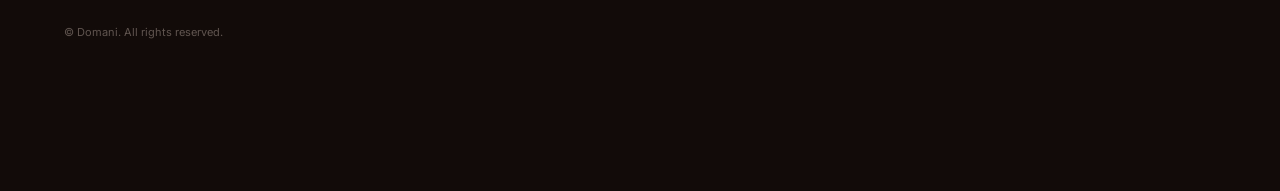
==== commit 32e4b709: "Share image: new Domani portrait Co-Authored-By: Claude Opus 5.5 <noreply@anthropic.com>" ====
--- a/index.html
+++ b/index.html
@@ -1 +1 @@
-<!doctype html><html><head><meta charset="utf-8"><title>Domani · Never Have I Ever</title><meta name="description" content="The new single from Domani. A game of hot questions, played across the table."><meta property="og:type" content="music.song"><meta property="og:title" content="Domani · Never Have I Ever"><meta property="og:description" content="The new single from Domani. A game of hot questions, played across the table."><meta property="og:url" content="https://mikeintech.github.io/domani-site/"><meta property="og:image" content="https://mikeintech.github.io/domani-site/nhie/img/nhie-cover.jpg"><meta property="og:image:width" content="1200"><meta property="og:image:height" content="1200"><meta name="twitter:card" content="summary_large_image"><meta name="twitter:title" content="Domani · Never Have I Ever"><meta name="twitter:description" content="The new single from Domani. A game of hot questions, played across the table."><meta name="twitter:image" content="https://mikeintech.github.io/domani-site/nhie/img/nhie-cover.jpg"><meta http-equiv="refresh" content="0;url=nhie/"><link rel="canonical" href="nhie/"><script>location.replace('nhie/'+location.hash)</script></head><body><a href="nhie/">Never Have I Ever</a></body></html>
+<!doctype html><html><head><meta charset="utf-8"><title>Domani · Never Have I Ever</title><meta name="description" content="The new single from Domani. A game of hot questions, played across the table."><meta property="og:type" content="music.song"><meta property="og:title" content="Domani · Never Have I Ever"><meta property="og:description" content="The new single from Domani. A game of hot questions, played across the table."><meta property="og:url" content="https://mikeintech.github.io/domani-site/"><meta property="og:image" content="https://mikeintech.github.io/domani-site/nhie/img/share-domani.jpg"><meta property="og:image:width" content="1200"><meta property="og:image:height" content="1200"><meta name="twitter:card" content="summary_large_image"><meta name="twitter:title" content="Domani · Never Have I Ever"><meta name="twitter:description" content="The new single from Domani. A game of hot questions, played across the table."><meta name="twitter:image" content="https://mikeintech.github.io/domani-site/nhie/img/share-domani.jpg"><meta http-equiv="refresh" content="0;url=nhie/"><link rel="canonical" href="nhie/"><script>location.replace('nhie/'+location.hash)</script></head><body><a href="nhie/">Never Have I Ever</a></body></html>
